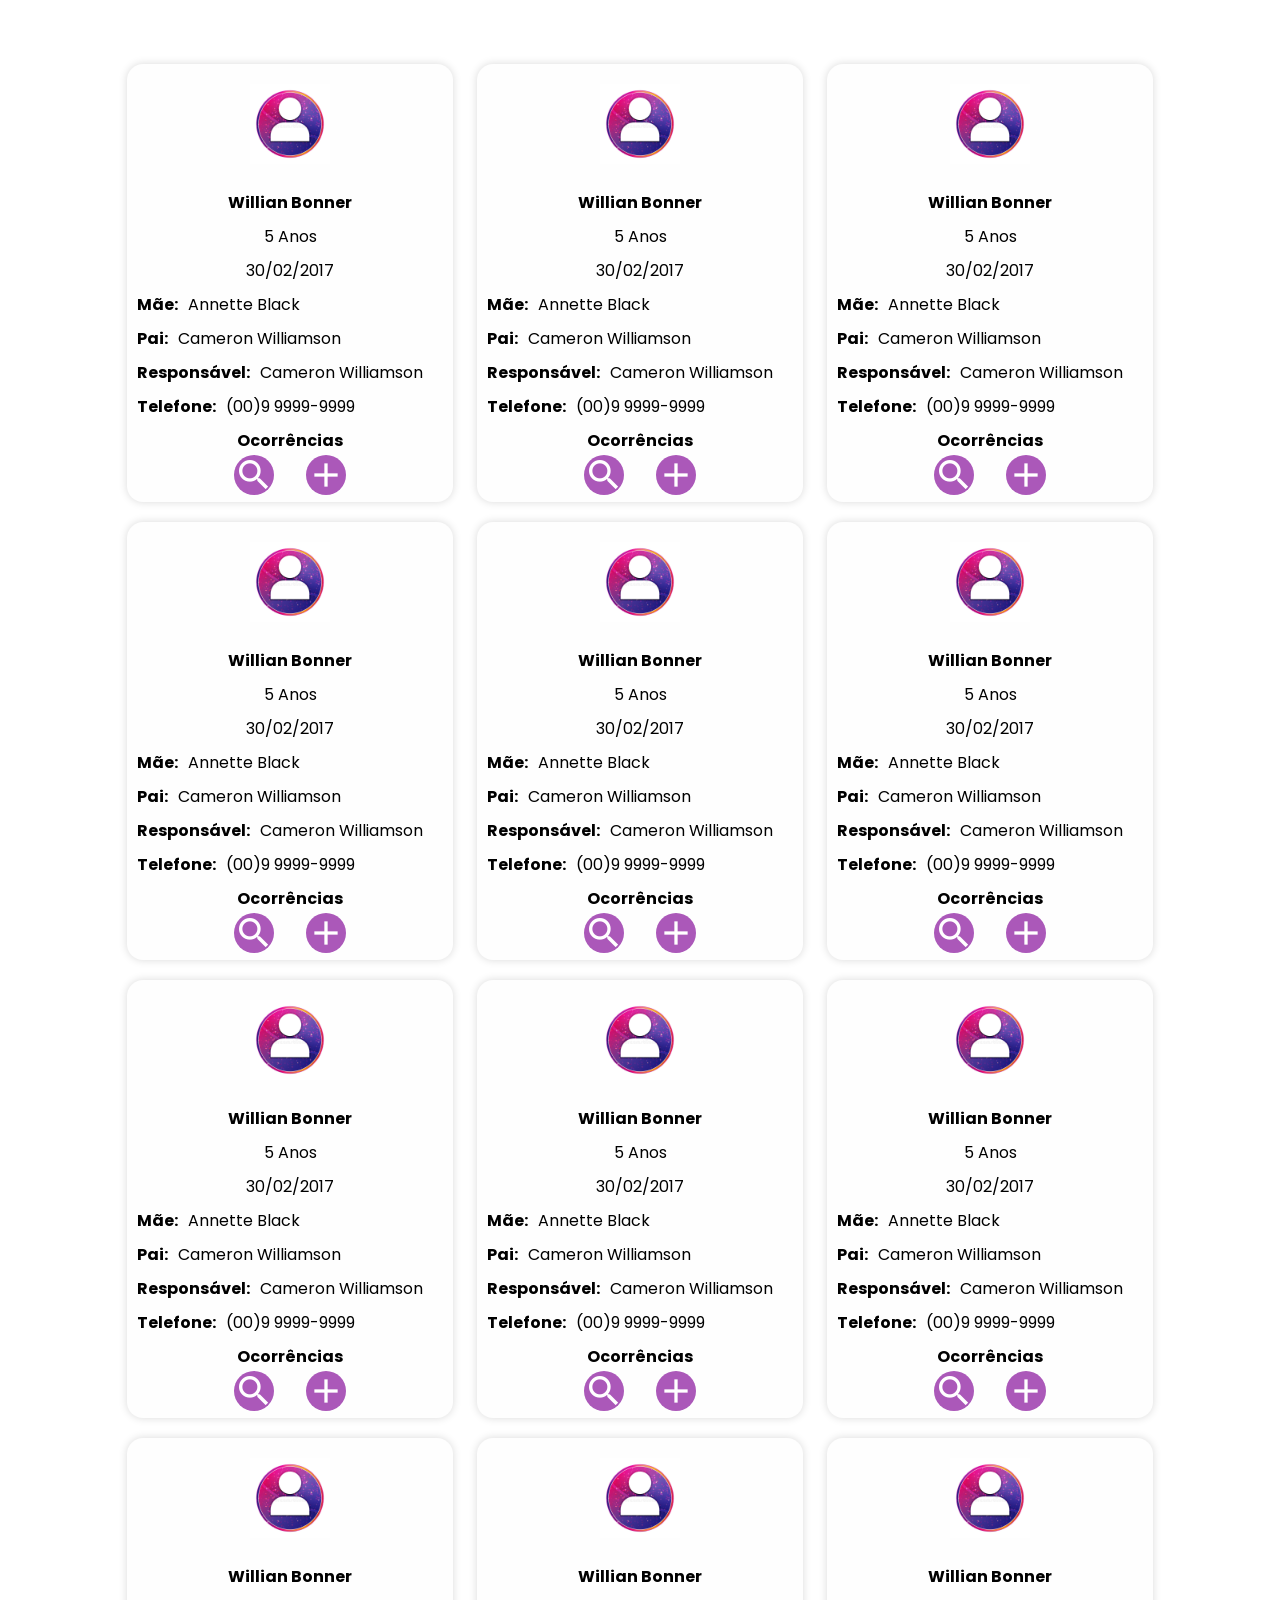
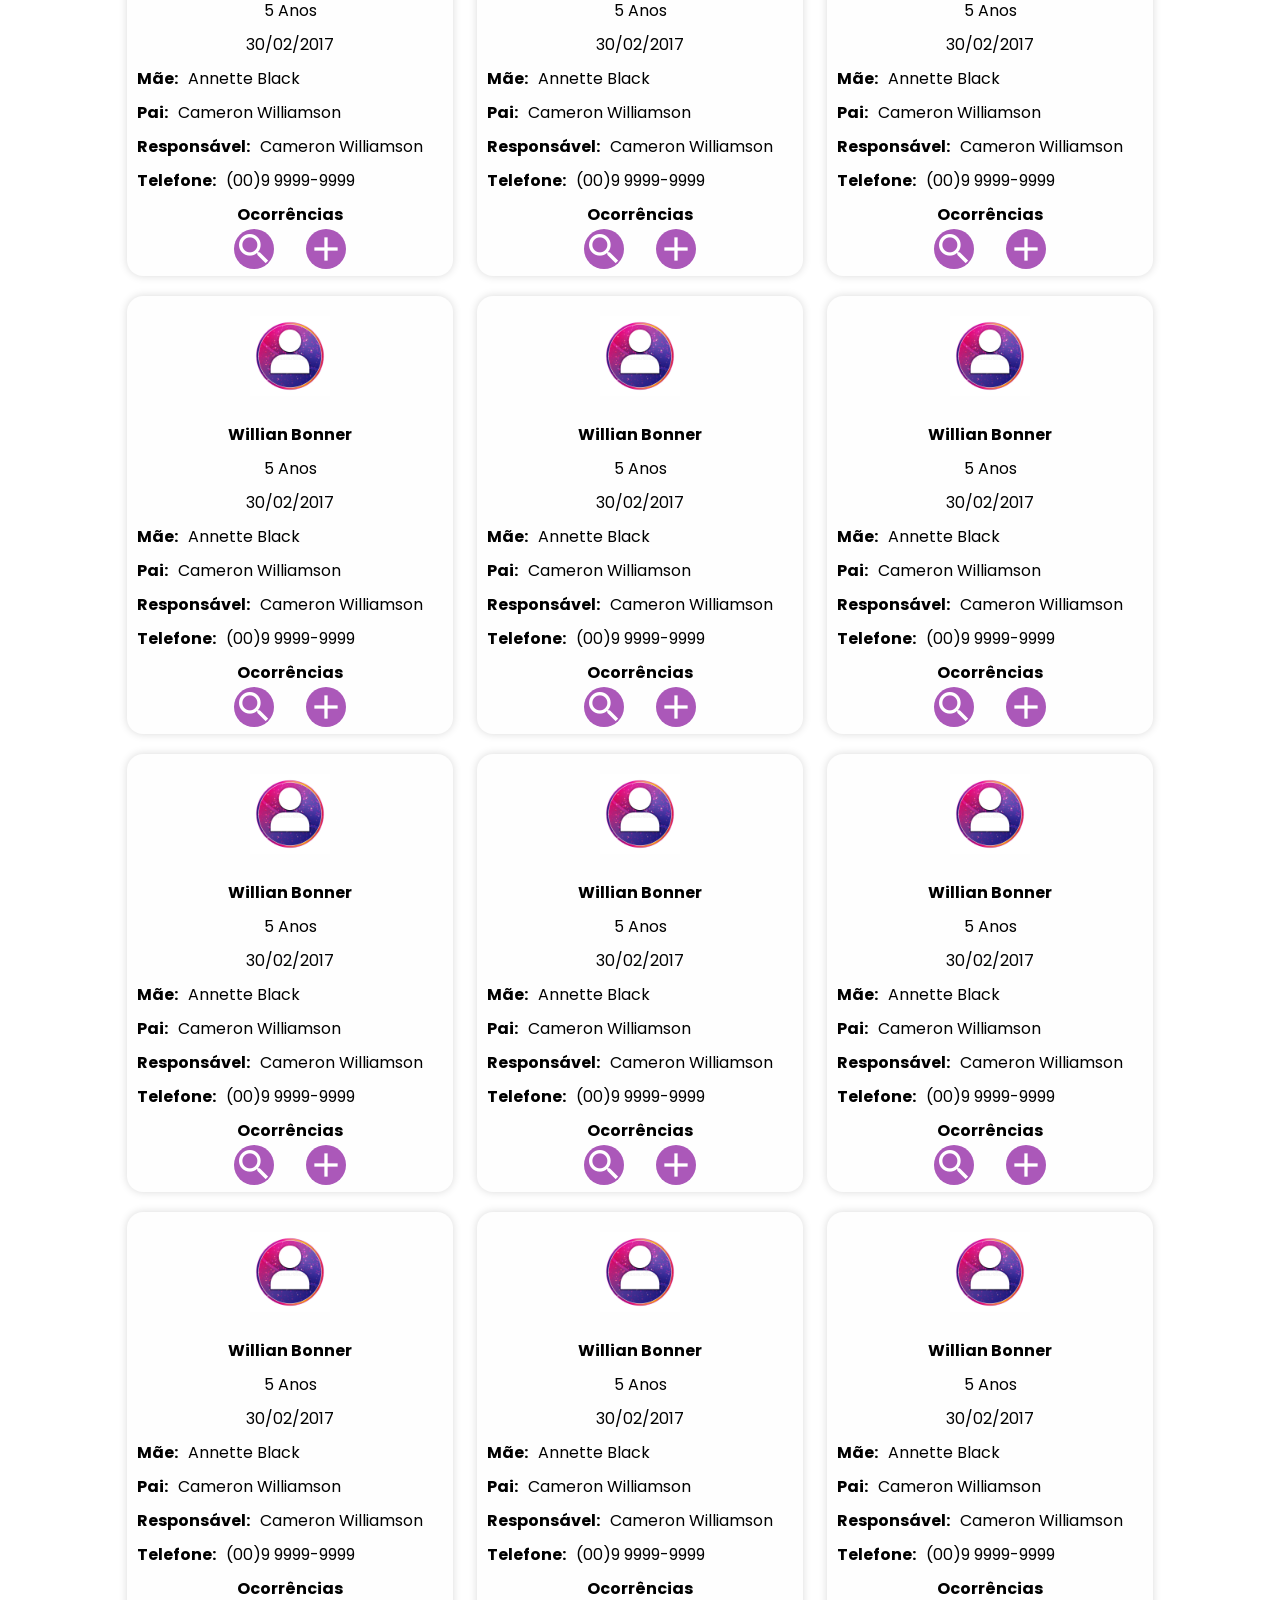
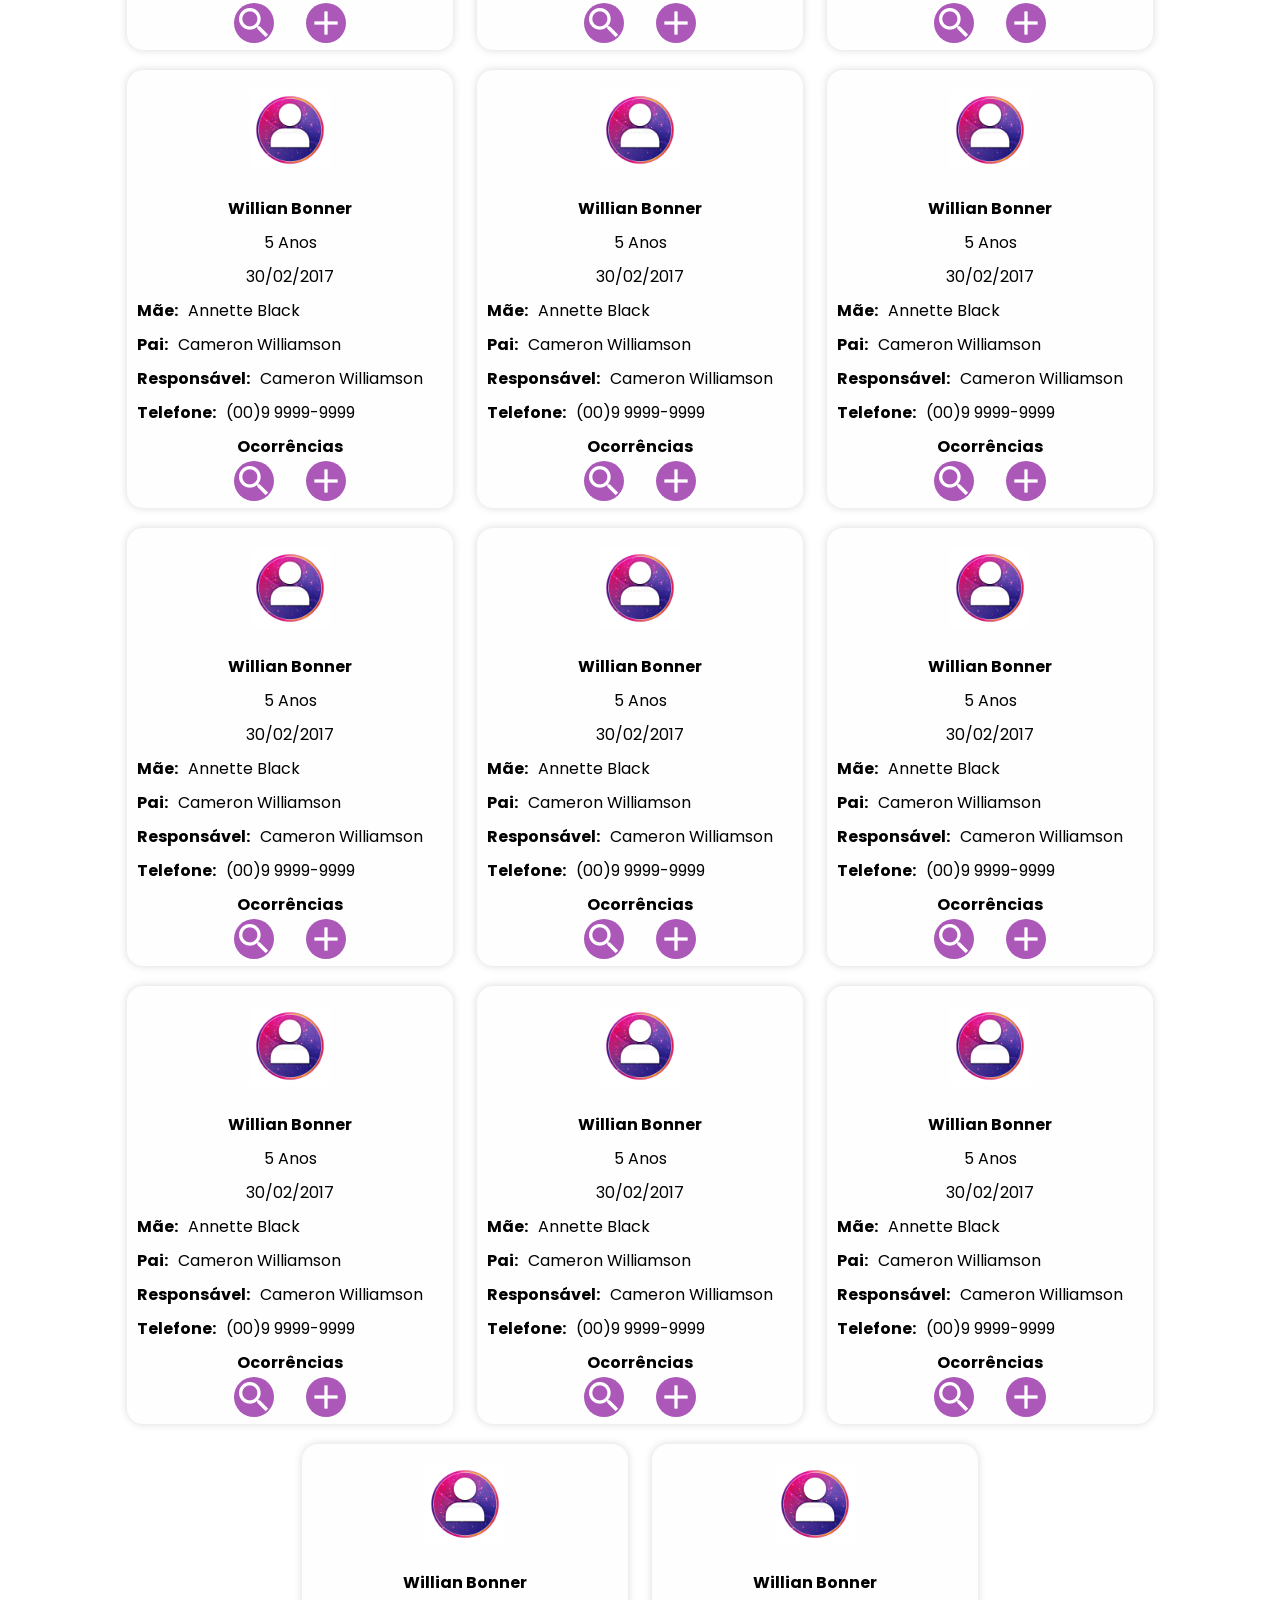
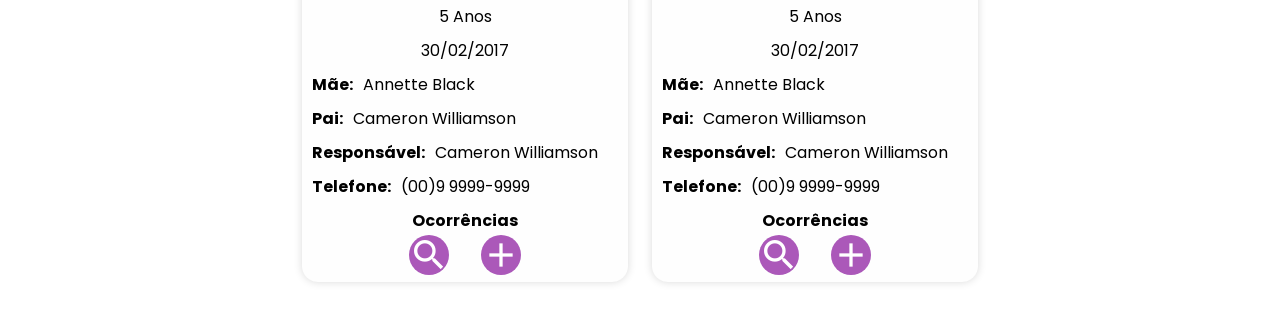
==== class-selection-page/templates/testes/grid-lst/index.html @ 28e64fd2 "initial commit" ====
<!DOCTYPE html>
<html>
<head>
<meta name="viewport" content="width=device-width, initial-scale=1.0, maximum-scale=1, user-scalable=0">
<link rel="stylesheet" href="https://cdnjs.cloudflare.com/ajax/libs/font-awesome/4.7.0/css/font-awesome.min.css">
<link rel="stylesheet" href="style.css">
<link href="https://fonts.googleapis.com/icon?family=Material+Icons" rel="stylesheet">
<script src="script.js"></script>
</head>
    <body>
        <div id="btnContainer">
            <button class="btn grid" onclick="gridView()"><i class="fa fa-th-large"></i> Grade</button>
            <button class="btn list" onclick="listView()"><i class="fa fa-bars"></i> Lista</button> 
        
        </div>
        <br>
        <div class="container-fluid">
            <div class="row">
                <div class="column col-3">
                    <div>
                        <input id="file" type="file" onchange="loadFile(event)"/>
                        <label class="-label" for="file">
                            <img src="profile.jpg" id="output"/>
                        </label>
                    </div>
                    <p id="nome">Willian Bonner</p>
                    <p id="idade">5 Anos</p>
                    <p id="dataNascimento">30/02/2017</p>
                    
                    <div id="mae">Mãe:<span style="font-weight: normal;">Annette Black</span></div>
                    <p></p>
                    <div id="pai">Pai:<span style="font-weight: normal;">Cameron Williamson</span></div>
                    <p></p>
                    <div id="responsavel">Responsável:<span style="font-weight: normal;">Cameron Williamson</span></div>
                    <p></p>
                    <div id="tel">Telefone:<span style="font-weight: normal;">(00)9 9999-9999</span></div>
                    <p></p>
                    <label id="ocorrencia" style="font-weight: bold">Ocorrências</label>
                    <p></p>
                    <span id="search" class="material-icons-outlined">search</span>&nbsp &nbsp<span id="adicionar" class="material-icons-outlined">add</span>
                    
                </div>
                <div class="column col-3">
                    <div>
                        <input id="file" type="file" onchange="loadFile(event)"/>
                        <label class="-label" for="file">
                            <img src="profile.jpg" id="output"/>
                        </label>
                    </div>
                    <p id="nome">Willian Bonner</p>
                    <p id="idade">5 Anos</p>
                    <p id="dataNascimento">30/02/2017</p>
                    
                    <div id="mae">Mãe:<span style="font-weight: normal;">Annette Black</span></div>
                    <p></p>
                    <div id="pai">Pai:<span style="font-weight: normal;">Cameron Williamson</span></div>
                    <p></p>
                    <div id="responsavel">Responsável:<span style="font-weight: normal;">Cameron Williamson</span></div>
                    <p></p>
                    <div id="tel">Telefone:<span style="font-weight: normal;">(00)9 9999-9999</span></div>
                    <p></p>
                    <label id="ocorrencia" style="font-weight: bold">Ocorrências</label>
                    <p></p>
                    <span id="search" class="material-icons-outlined">search</span>&nbsp &nbsp<span id="adicionar" class="material-icons-outlined">add</span>
                    
                </div>
                <div class="column col-3">
                    <div>
                        <input id="file" type="file" onchange="loadFile(event)"/>
                        <label class="-label" for="file">
                            <img src="profile.jpg" id="output"/>
                        </label>
                    </div>
                    <p id="nome">Willian Bonner</p>
                    <p id="idade">5 Anos</p>
                    <p id="dataNascimento">30/02/2017</p>
                    
                    <div id="mae">Mãe:<span style="font-weight: normal;">Annette Black</span></div>
                    <p></p>
                    <div id="pai">Pai:<span style="font-weight: normal;">Cameron Williamson</span></div>
                    <p></p>
                    <div id="responsavel">Responsável:<span style="font-weight: normal;">Cameron Williamson</span></div>
                    <p></p>
                    <div id="tel">Telefone:<span style="font-weight: normal;">(00)9 9999-9999</span></div>
                    <p></p>
                    <label id="ocorrencia" style="font-weight: bold">Ocorrências</label>
                    <p></p>
                    <span id="search" class="material-icons-outlined">search</span>&nbsp &nbsp<span id="adicionar" class="material-icons-outlined">add</span>
                    
                </div>
                <div class="column col-3">
                    <div>
                        <input id="file" type="file" onchange="loadFile(event)"/>
                        <label class="-label" for="file">
                            <img src="profile.jpg" id="output"/>
                        </label>
                    </div>
                    <p id="nome">Willian Bonner</p>
                    <p id="idade">5 Anos</p>
                    <p id="dataNascimento">30/02/2017</p>
                    
                    <div id="mae">Mãe:<span style="font-weight: normal;">Annette Black</span></div>
                    <p></p>
                    <div id="pai">Pai:<span style="font-weight: normal;">Cameron Williamson</span></div>
                    <p></p>
                    <div id="responsavel">Responsável:<span style="font-weight: normal;">Cameron Williamson</span></div>
                    <p></p>
                    <div id="tel">Telefone:<span style="font-weight: normal;">(00)9 9999-9999</span></div>
                    <p></p>
                    <label id="ocorrencia" style="font-weight: bold">Ocorrências</label>
                    <p></p>
                    <span id="search" class="material-icons-outlined">search</span>&nbsp &nbsp<span id="adicionar" class="material-icons-outlined">add</span>
                    
                </div>
                <div class="column col-3">
                    <div>
                        <input id="file" type="file" onchange="loadFile(event)"/>
                        <label class="-label" for="file">
                            <img src="profile.jpg" id="output"/>
                        </label>
                    </div>
                    <p id="nome">Willian Bonner</p>
                    <p id="idade">5 Anos</p>
                    <p id="dataNascimento">30/02/2017</p>
                    
                    <div id="mae">Mãe:<span style="font-weight: normal;">Annette Black</span></div>
                    <p></p>
                    <div id="pai">Pai:<span style="font-weight: normal;">Cameron Williamson</span></div>
                    <p></p>
                    <div id="responsavel">Responsável:<span style="font-weight: normal;">Cameron Williamson</span></div>
                    <p></p>
                    <div id="tel">Telefone:<span style="font-weight: normal;">(00)9 9999-9999</span></div>
                    <p></p>
                    <label id="ocorrencia" style="font-weight: bold">Ocorrências</label>
                    <p></p>
                    <span id="search" class="material-icons-outlined">search</span>&nbsp &nbsp<span id="adicionar" class="material-icons-outlined">add</span>
                    
                </div>
                <div class="column col-3">
                    <div>
                        <input id="file" type="file" onchange="loadFile(event)"/>
                        <label class="-label" for="file">
                            <img src="profile.jpg" id="output"/>
                        </label>
                    </div>
                    <p id="nome">Willian Bonner</p>
                    <p id="idade">5 Anos</p>
                    <p id="dataNascimento">30/02/2017</p>
                    
                    <div id="mae">Mãe:<span style="font-weight: normal;">Annette Black</span></div>
                    <p></p>
                    <div id="pai">Pai:<span style="font-weight: normal;">Cameron Williamson</span></div>
                    <p></p>
                    <div id="responsavel">Responsável:<span style="font-weight: normal;">Cameron Williamson</span></div>
                    <p></p>
                    <div id="tel">Telefone:<span style="font-weight: normal;">(00)9 9999-9999</span></div>
                    <p></p>
                    <label id="ocorrencia" style="font-weight: bold">Ocorrências</label>
                    <p></p>
                    <span id="search" class="material-icons-outlined">search</span>&nbsp &nbsp<span id="adicionar" class="material-icons-outlined">add</span>
                    
                </div>
                <div class="column col-3">
                    <div>
                        <input id="file" type="file" onchange="loadFile(event)"/>
                        <label class="-label" for="file">
                            <img src="profile.jpg" id="output"/>
                        </label>
                    </div>
                    <p id="nome">Willian Bonner</p>
                    <p id="idade">5 Anos</p>
                    <p id="dataNascimento">30/02/2017</p>
                    
                    <div id="mae">Mãe:<span style="font-weight: normal;">Annette Black</span></div>
                    <p></p>
                    <div id="pai">Pai:<span style="font-weight: normal;">Cameron Williamson</span></div>
                    <p></p>
                    <div id="responsavel">Responsável:<span style="font-weight: normal;">Cameron Williamson</span></div>
                    <p></p>
                    <div id="tel">Telefone:<span style="font-weight: normal;">(00)9 9999-9999</span></div>
                    <p></p>
                    <label id="ocorrencia" style="font-weight: bold">Ocorrências</label>
                    <p></p>
                    <span id="search" class="material-icons-outlined">search</span>&nbsp &nbsp<span id="adicionar" class="material-icons-outlined">add</span>
                    
                </div>
                <div class="column col-3">
                    <div>
                        <input id="file" type="file" onchange="loadFile(event)"/>
                        <label class="-label" for="file">
                            <img src="profile.jpg" id="output"/>
                        </label>
                    </div>
                    <p id="nome">Willian Bonner</p>
                    <p id="idade">5 Anos</p>
                    <p id="dataNascimento">30/02/2017</p>
                    
                    <div id="mae">Mãe:<span style="font-weight: normal;">Annette Black</span></div>
                    <p></p>
                    <div id="pai">Pai:<span style="font-weight: normal;">Cameron Williamson</span></div>
                    <p></p>
                    <div id="responsavel">Responsável:<span style="font-weight: normal;">Cameron Williamson</span></div>
                    <p></p>
                    <div id="tel">Telefone:<span style="font-weight: normal;">(00)9 9999-9999</span></div>
                    <p></p>
                    <label id="ocorrencia" style="font-weight: bold">Ocorrências</label>
                    <p></p>
                    <span id="search" class="material-icons-outlined">search</span>&nbsp &nbsp<span id="adicionar" class="material-icons-outlined">add</span>
                    
                </div>
                <div class="column col-3">
                    <div>
                        <input id="file" type="file" onchange="loadFile(event)"/>
                        <label class="-label" for="file">
                            <img src="profile.jpg" id="output"/>
                        </label>
                    </div>
                    <p id="nome">Willian Bonner</p>
                    <p id="idade">5 Anos</p>
                    <p id="dataNascimento">30/02/2017</p>
                    
                    <div id="mae">Mãe:<span style="font-weight: normal;">Annette Black</span></div>
                    <p></p>
                    <div id="pai">Pai:<span style="font-weight: normal;">Cameron Williamson</span></div>
                    <p></p>
                    <div id="responsavel">Responsável:<span style="font-weight: normal;">Cameron Williamson</span></div>
                    <p></p>
                    <div id="tel">Telefone:<span style="font-weight: normal;">(00)9 9999-9999</span></div>
                    <p></p>
                    <label id="ocorrencia" style="font-weight: bold">Ocorrências</label>
                    <p></p>
                    <span id="search" class="material-icons-outlined">search</span>&nbsp &nbsp<span id="adicionar" class="material-icons-outlined">add</span>
                    
                </div>
                <div class="column col-3">
                    <div>
                        <input id="file" type="file" onchange="loadFile(event)"/>
                        <label class="-label" for="file">
                            <img src="profile.jpg" id="output"/>
                        </label>
                    </div>
                    <p id="nome">Willian Bonner</p>
                    <p id="idade">5 Anos</p>
                    <p id="dataNascimento">30/02/2017</p>
                    
                    <div id="mae">Mãe:<span style="font-weight: normal;">Annette Black</span></div>
                    <p></p>
                    <div id="pai">Pai:<span style="font-weight: normal;">Cameron Williamson</span></div>
                    <p></p>
                    <div id="responsavel">Responsável:<span style="font-weight: normal;">Cameron Williamson</span></div>
                    <p></p>
                    <div id="tel">Telefone:<span style="font-weight: normal;">(00)9 9999-9999</span></div>
                    <p></p>
                    <label id="ocorrencia" style="font-weight: bold">Ocorrências</label>
                    <p></p>
                    <span id="search" class="material-icons-outlined">search</span>&nbsp &nbsp<span id="adicionar" class="material-icons-outlined">add</span>
                    
                </div>
                <div class="column col-3">
                    <div>
                        <input id="file" type="file" onchange="loadFile(event)"/>
                        <label class="-label" for="file">
                            <img src="profile.jpg" id="output"/>
                        </label>
                    </div>
                    <p id="nome">Willian Bonner</p>
                    <p id="idade">5 Anos</p>
                    <p id="dataNascimento">30/02/2017</p>
                    
                    <div id="mae">Mãe:<span style="font-weight: normal;">Annette Black</span></div>
                    <p></p>
                    <div id="pai">Pai:<span style="font-weight: normal;">Cameron Williamson</span></div>
                    <p></p>
                    <div id="responsavel">Responsável:<span style="font-weight: normal;">Cameron Williamson</span></div>
                    <p></p>
                    <div id="tel">Telefone:<span style="font-weight: normal;">(00)9 9999-9999</span></div>
                    <p></p>
                    <label id="ocorrencia" style="font-weight: bold">Ocorrências</label>
                    <p></p>
                    <span id="search" class="material-icons-outlined">search</span>&nbsp &nbsp<span id="adicionar" class="material-icons-outlined">add</span>
                    
                </div>
                <div class="column col-3">
                    <div>
                        <input id="file" type="file" onchange="loadFile(event)"/>
                        <label class="-label" for="file">
                            <img src="profile.jpg" id="output"/>
                        </label>
                    </div>
                    <p id="nome">Willian Bonner</p>
                    <p id="idade">5 Anos</p>
                    <p id="dataNascimento">30/02/2017</p>
                    
                    <div id="mae">Mãe:<span style="font-weight: normal;">Annette Black</span></div>
                    <p></p>
                    <div id="pai">Pai:<span style="font-weight: normal;">Cameron Williamson</span></div>
                    <p></p>
                    <div id="responsavel">Responsável:<span style="font-weight: normal;">Cameron Williamson</span></div>
                    <p></p>
                    <div id="tel">Telefone:<span style="font-weight: normal;">(00)9 9999-9999</span></div>
                    <p></p>
                    <label id="ocorrencia" style="font-weight: bold">Ocorrências</label>
                    <p></p>
                    <span id="search" class="material-icons-outlined">search</span>&nbsp &nbsp<span id="adicionar" class="material-icons-outlined">add</span>
                    
                </div>
                <div class="column col-3">
                    <div>
                        <input id="file" type="file" onchange="loadFile(event)"/>
                        <label class="-label" for="file">
                            <img src="profile.jpg" id="output"/>
                        </label>
                    </div>
                    <p id="nome">Willian Bonner</p>
                    <p id="idade">5 Anos</p>
                    <p id="dataNascimento">30/02/2017</p>
                    
                    <div id="mae">Mãe:<span style="font-weight: normal;">Annette Black</span></div>
                    <p></p>
                    <div id="pai">Pai:<span style="font-weight: normal;">Cameron Williamson</span></div>
                    <p></p>
                    <div id="responsavel">Responsável:<span style="font-weight: normal;">Cameron Williamson</span></div>
                    <p></p>
                    <div id="tel">Telefone:<span style="font-weight: normal;">(00)9 9999-9999</span></div>
                    <p></p>
                    <label id="ocorrencia" style="font-weight: bold">Ocorrências</label>
                    <p></p>
                    <span id="search" class="material-icons-outlined">search</span>&nbsp &nbsp<span id="adicionar" class="material-icons-outlined">add</span>
                    
                </div>
                <div class="column col-3">
                    <div>
                        <input id="file" type="file" onchange="loadFile(event)"/>
                        <label class="-label" for="file">
                            <img src="profile.jpg" id="output"/>
                        </label>
                    </div>
                    <p id="nome">Willian Bonner</p>
                    <p id="idade">5 Anos</p>
                    <p id="dataNascimento">30/02/2017</p>
                    
                    <div id="mae">Mãe:<span style="font-weight: normal;">Annette Black</span></div>
                    <p></p>
                    <div id="pai">Pai:<span style="font-weight: normal;">Cameron Williamson</span></div>
                    <p></p>
                    <div id="responsavel">Responsável:<span style="font-weight: normal;">Cameron Williamson</span></div>
                    <p></p>
                    <div id="tel">Telefone:<span style="font-weight: normal;">(00)9 9999-9999</span></div>
                    <p></p>
                    <label id="ocorrencia" style="font-weight: bold">Ocorrências</label>
                    <p></p>
                    <span id="search" class="material-icons-outlined">search</span>&nbsp &nbsp<span id="adicionar" class="material-icons-outlined">add</span>
                    
                </div>
                <div class="column col-3">
                    <div>
                        <input id="file" type="file" onchange="loadFile(event)"/>
                        <label class="-label" for="file">
                            <img src="profile.jpg" id="output"/>
                        </label>
                    </div>
                    <p id="nome">Willian Bonner</p>
                    <p id="idade">5 Anos</p>
                    <p id="dataNascimento">30/02/2017</p>
                    
                    <div id="mae">Mãe:<span style="font-weight: normal;">Annette Black</span></div>
                    <p></p>
                    <div id="pai">Pai:<span style="font-weight: normal;">Cameron Williamson</span></div>
                    <p></p>
                    <div id="responsavel">Responsável:<span style="font-weight: normal;">Cameron Williamson</span></div>
                    <p></p>
                    <div id="tel">Telefone:<span style="font-weight: normal;">(00)9 9999-9999</span></div>
                    <p></p>
                    <label id="ocorrencia" style="font-weight: bold">Ocorrências</label>
                    <p></p>
                    <span id="search" class="material-icons-outlined">search</span>&nbsp &nbsp<span id="adicionar" class="material-icons-outlined">add</span>
                    
                </div>
                <div class="column col-3">
                    <div>
                        <input id="file" type="file" onchange="loadFile(event)"/>
                        <label class="-label" for="file">
                            <img src="profile.jpg" id="output"/>
                        </label>
                    </div>
                    <p id="nome">Willian Bonner</p>
                    <p id="idade">5 Anos</p>
                    <p id="dataNascimento">30/02/2017</p>
                    
                    <div id="mae">Mãe:<span style="font-weight: normal;">Annette Black</span></div>
                    <p></p>
                    <div id="pai">Pai:<span style="font-weight: normal;">Cameron Williamson</span></div>
                    <p></p>
                    <div id="responsavel">Responsável:<span style="font-weight: normal;">Cameron Williamson</span></div>
                    <p></p>
                    <div id="tel">Telefone:<span style="font-weight: normal;">(00)9 9999-9999</span></div>
                    <p></p>
                    <label id="ocorrencia" style="font-weight: bold">Ocorrências</label>
                    <p></p>
                    <span id="search" class="material-icons-outlined">search</span>&nbsp &nbsp<span id="adicionar" class="material-icons-outlined">add</span>
                    
                </div>
                <div class="column col-3">
                    <div>
                        <input id="file" type="file" onchange="loadFile(event)"/>
                        <label class="-label" for="file">
                            <img src="profile.jpg" id="output"/>
                        </label>
                    </div>
                    <p id="nome">Willian Bonner</p>
                    <p id="idade">5 Anos</p>
                    <p id="dataNascimento">30/02/2017</p>
                    
                    <div id="mae">Mãe:<span style="font-weight: normal;">Annette Black</span></div>
                    <p></p>
                    <div id="pai">Pai:<span style="font-weight: normal;">Cameron Williamson</span></div>
                    <p></p>
                    <div id="responsavel">Responsável:<span style="font-weight: normal;">Cameron Williamson</span></div>
                    <p></p>
                    <div id="tel">Telefone:<span style="font-weight: normal;">(00)9 9999-9999</span></div>
                    <p></p>
                    <label id="ocorrencia" style="font-weight: bold">Ocorrências</label>
                    <p></p>
                    <span id="search" class="material-icons-outlined">search</span>&nbsp &nbsp<span id="adicionar" class="material-icons-outlined">add</span>
                    
                </div>
                <div class="column col-3">
                    <div>
                        <input id="file" type="file" onchange="loadFile(event)"/>
                        <label class="-label" for="file">
                            <img src="profile.jpg" id="output"/>
                        </label>
                    </div>
                    <p id="nome">Willian Bonner</p>
                    <p id="idade">5 Anos</p>
                    <p id="dataNascimento">30/02/2017</p>
                    
                    <div id="mae">Mãe:<span style="font-weight: normal;">Annette Black</span></div>
                    <p></p>
                    <div id="pai">Pai:<span style="font-weight: normal;">Cameron Williamson</span></div>
                    <p></p>
                    <div id="responsavel">Responsável:<span style="font-weight: normal;">Cameron Williamson</span></div>
                    <p></p>
                    <div id="tel">Telefone:<span style="font-weight: normal;">(00)9 9999-9999</span></div>
                    <p></p>
                    <label id="ocorrencia" style="font-weight: bold">Ocorrências</label>
                    <p></p>
                    <span id="search" class="material-icons-outlined">search</span>&nbsp &nbsp<span id="adicionar" class="material-icons-outlined">add</span>
                    
                </div>
                <div class="column col-3">
                    <div>
                        <input id="file" type="file" onchange="loadFile(event)"/>
                        <label class="-label" for="file">
                            <img src="profile.jpg" id="output"/>
                        </label>
                    </div>
                    <p id="nome">Willian Bonner</p>
                    <p id="idade">5 Anos</p>
                    <p id="dataNascimento">30/02/2017</p>
                    
                    <div id="mae">Mãe:<span style="font-weight: normal;">Annette Black</span></div>
                    <p></p>
                    <div id="pai">Pai:<span style="font-weight: normal;">Cameron Williamson</span></div>
                    <p></p>
                    <div id="responsavel">Responsável:<span style="font-weight: normal;">Cameron Williamson</span></div>
                    <p></p>
                    <div id="tel">Telefone:<span style="font-weight: normal;">(00)9 9999-9999</span></div>
                    <p></p>
                    <label id="ocorrencia" style="font-weight: bold">Ocorrências</label>
                    <p></p>
                    <span id="search" class="material-icons-outlined">search</span>&nbsp &nbsp<span id="adicionar" class="material-icons-outlined">add</span>
                    
                </div>
                <div class="column col-3">
                    <div>
                        <input id="file" type="file" onchange="loadFile(event)"/>
                        <label class="-label" for="file">
                            <img src="profile.jpg" id="output"/>
                        </label>
                    </div>
                    <p id="nome">Willian Bonner</p>
                    <p id="idade">5 Anos</p>
                    <p id="dataNascimento">30/02/2017</p>
                    
                    <div id="mae">Mãe:<span style="font-weight: normal;">Annette Black</span></div>
                    <p></p>
                    <div id="pai">Pai:<span style="font-weight: normal;">Cameron Williamson</span></div>
                    <p></p>
                    <div id="responsavel">Responsável:<span style="font-weight: normal;">Cameron Williamson</span></div>
                    <p></p>
                    <div id="tel">Telefone:<span style="font-weight: normal;">(00)9 9999-9999</span></div>
                    <p></p>
                    <label id="ocorrencia" style="font-weight: bold">Ocorrências</label>
                    <p></p>
                    <span id="search" class="material-icons-outlined">search</span>&nbsp &nbsp<span id="adicionar" class="material-icons-outlined">add</span>
                    
                </div>
                <div class="column col-3">
                    <div>
                        <input id="file" type="file" onchange="loadFile(event)"/>
                        <label class="-label" for="file">
                            <img src="profile.jpg" id="output"/>
                        </label>
                    </div>
                    <p id="nome">Willian Bonner</p>
                    <p id="idade">5 Anos</p>
                    <p id="dataNascimento">30/02/2017</p>
                    
                    <div id="mae">Mãe:<span style="font-weight: normal;">Annette Black</span></div>
                    <p></p>
                    <div id="pai">Pai:<span style="font-weight: normal;">Cameron Williamson</span></div>
                    <p></p>
                    <div id="responsavel">Responsável:<span style="font-weight: normal;">Cameron Williamson</span></div>
                    <p></p>
                    <div id="tel">Telefone:<span style="font-weight: normal;">(00)9 9999-9999</span></div>
                    <p></p>
                    <label id="ocorrencia" style="font-weight: bold">Ocorrências</label>
                    <p></p>
                    <span id="search" class="material-icons-outlined">search</span>&nbsp &nbsp<span id="adicionar" class="material-icons-outlined">add</span>
                    
                </div>
                <div class="column col-3">
                    <div>
                        <input id="file" type="file" onchange="loadFile(event)"/>
                        <label class="-label" for="file">
                            <img src="profile.jpg" id="output"/>
                        </label>
                    </div>
                    <p id="nome">Willian Bonner</p>
                    <p id="idade">5 Anos</p>
                    <p id="dataNascimento">30/02/2017</p>
                    
                    <div id="mae">Mãe:<span style="font-weight: normal;">Annette Black</span></div>
                    <p></p>
                    <div id="pai">Pai:<span style="font-weight: normal;">Cameron Williamson</span></div>
                    <p></p>
                    <div id="responsavel">Responsável:<span style="font-weight: normal;">Cameron Williamson</span></div>
                    <p></p>
                    <div id="tel">Telefone:<span style="font-weight: normal;">(00)9 9999-9999</span></div>
                    <p></p>
                    <label id="ocorrencia" style="font-weight: bold">Ocorrências</label>
                    <p></p>
                    <span id="search" class="material-icons-outlined">search</span>&nbsp &nbsp<span id="adicionar" class="material-icons-outlined">add</span>
                    
                </div>
                <div class="column col-3">
                    <div>
                        <input id="file" type="file" onchange="loadFile(event)"/>
                        <label class="-label" for="file">
                            <img src="profile.jpg" id="output"/>
                        </label>
                    </div>
                    <p id="nome">Willian Bonner</p>
                    <p id="idade">5 Anos</p>
                    <p id="dataNascimento">30/02/2017</p>
                    
                    <div id="mae">Mãe:<span style="font-weight: normal;">Annette Black</span></div>
                    <p></p>
                    <div id="pai">Pai:<span style="font-weight: normal;">Cameron Williamson</span></div>
                    <p></p>
                    <div id="responsavel">Responsável:<span style="font-weight: normal;">Cameron Williamson</span></div>
                    <p></p>
                    <div id="tel">Telefone:<span style="font-weight: normal;">(00)9 9999-9999</span></div>
                    <p></p>
                    <label id="ocorrencia" style="font-weight: bold">Ocorrências</label>
                    <p></p>
                    <span id="search" class="material-icons-outlined">search</span>&nbsp &nbsp<span id="adicionar" class="material-icons-outlined">add</span>
                    
                </div>
                <div class="column col-3">
                    <div>
                        <input id="file" type="file" onchange="loadFile(event)"/>
                        <label class="-label" for="file">
                            <img src="profile.jpg" id="output"/>
                        </label>
                    </div>
                    <p id="nome">Willian Bonner</p>
                    <p id="idade">5 Anos</p>
                    <p id="dataNascimento">30/02/2017</p>
                    
                    <div id="mae">Mãe:<span style="font-weight: normal;">Annette Black</span></div>
                    <p></p>
                    <div id="pai">Pai:<span style="font-weight: normal;">Cameron Williamson</span></div>
                    <p></p>
                    <div id="responsavel">Responsável:<span style="font-weight: normal;">Cameron Williamson</span></div>
                    <p></p>
                    <div id="tel">Telefone:<span style="font-weight: normal;">(00)9 9999-9999</span></div>
                    <p></p>
                    <label id="ocorrencia" style="font-weight: bold">Ocorrências</label>
                    <p></p>
                    <span id="search" class="material-icons-outlined">search</span>&nbsp &nbsp<span id="adicionar" class="material-icons-outlined">add</span>
                    
                </div>
                <div class="column col-3">
                    <div>
                        <input id="file" type="file" onchange="loadFile(event)"/>
                        <label class="-label" for="file">
                            <img src="profile.jpg" id="output"/>
                        </label>
                    </div>
                    <p id="nome">Willian Bonner</p>
                    <p id="idade">5 Anos</p>
                    <p id="dataNascimento">30/02/2017</p>
                    
                    <div id="mae">Mãe:<span style="font-weight: normal;">Annette Black</span></div>
                    <p></p>
                    <div id="pai">Pai:<span style="font-weight: normal;">Cameron Williamson</span></div>
                    <p></p>
                    <div id="responsavel">Responsável:<span style="font-weight: normal;">Cameron Williamson</span></div>
                    <p></p>
                    <div id="tel">Telefone:<span style="font-weight: normal;">(00)9 9999-9999</span></div>
                    <p></p>
                    <label id="ocorrencia" style="font-weight: bold">Ocorrências</label>
                    <p></p>
                    <span id="search" class="material-icons-outlined">search</span>&nbsp &nbsp<span id="adicionar" class="material-icons-outlined">add</span>
                    
                </div>
                <div class="column col-3">
                    <div>
                        <input id="file" type="file" onchange="loadFile(event)"/>
                        <label class="-label" for="file">
                            <img src="profile.jpg" id="output"/>
                        </label>
                    </div>
                    <p id="nome">Willian Bonner</p>
                    <p id="idade">5 Anos</p>
                    <p id="dataNascimento">30/02/2017</p>
                    
                    <div id="mae">Mãe:<span style="font-weight: normal;">Annette Black</span></div>
                    <p></p>
                    <div id="pai">Pai:<span style="font-weight: normal;">Cameron Williamson</span></div>
                    <p></p>
                    <div id="responsavel">Responsável:<span style="font-weight: normal;">Cameron Williamson</span></div>
                    <p></p>
                    <div id="tel">Telefone:<span style="font-weight: normal;">(00)9 9999-9999</span></div>
                    <p></p>
                    <label id="ocorrencia" style="font-weight: bold">Ocorrências</label>
                    <p></p>
                    <span id="search" class="material-icons-outlined">search</span>&nbsp &nbsp<span id="adicionar" class="material-icons-outlined">add</span>
                    
                </div>
                <div class="column col-3">
                    <div>
                        <input id="file" type="file" onchange="loadFile(event)"/>
                        <label class="-label" for="file">
                            <img src="profile.jpg" id="output"/>
                        </label>
                    </div>
                    <p id="nome">Willian Bonner</p>
                    <p id="idade">5 Anos</p>
                    <p id="dataNascimento">30/02/2017</p>
                    
                    <div id="mae">Mãe:<span style="font-weight: normal;">Annette Black</span></div>
                    <p></p>
                    <div id="pai">Pai:<span style="font-weight: normal;">Cameron Williamson</span></div>
                    <p></p>
                    <div id="responsavel">Responsável:<span style="font-weight: normal;">Cameron Williamson</span></div>
                    <p></p>
                    <div id="tel">Telefone:<span style="font-weight: normal;">(00)9 9999-9999</span></div>
                    <p></p>
                    <label id="ocorrencia" style="font-weight: bold">Ocorrências</label>
                    <p></p>
                    <span id="search" class="material-icons-outlined">search</span>&nbsp &nbsp<span id="adicionar" class="material-icons-outlined">add</span>
                    
                </div>
                <div class="column col-3">
                    <div>
                        <input id="file" type="file" onchange="loadFile(event)"/>
                        <label class="-label" for="file">
                            <img src="profile.jpg" id="output"/>
                        </label>
                    </div>
                    <p id="nome">Willian Bonner</p>
                    <p id="idade">5 Anos</p>
                    <p id="dataNascimento">30/02/2017</p>
                    
                    <div id="mae">Mãe:<span style="font-weight: normal;">Annette Black</span></div>
                    <p></p>
                    <div id="pai">Pai:<span style="font-weight: normal;">Cameron Williamson</span></div>
                    <p></p>
                    <div id="responsavel">Responsável:<span style="font-weight: normal;">Cameron Williamson</span></div>
                    <p></p>
                    <div id="tel">Telefone:<span style="font-weight: normal;">(00)9 9999-9999</span></div>
                    <p></p>
                    <label id="ocorrencia" style="font-weight: bold">Ocorrências</label>
                    <p></p>
                    <span id="search" class="material-icons-outlined">search</span>&nbsp &nbsp<span id="adicionar" class="material-icons-outlined">add</span>
                    
                </div>
                <div class="column col-3">
                    <div>
                        <input id="file" type="file" onchange="loadFile(event)"/>
                        <label class="-label" for="file">
                            <img src="profile.jpg" id="output"/>
                        </label>
                    </div>
                    <p id="nome">Willian Bonner</p>
                    <p id="idade">5 Anos</p>
                    <p id="dataNascimento">30/02/2017</p>
                    
                    <div id="mae">Mãe:<span style="font-weight: normal;">Annette Black</span></div>
                    <p></p>
                    <div id="pai">Pai:<span style="font-weight: normal;">Cameron Williamson</span></div>
                    <p></p>
                    <div id="responsavel">Responsável:<span style="font-weight: normal;">Cameron Williamson</span></div>
                    <p></p>
                    <div id="tel">Telefone:<span style="font-weight: normal;">(00)9 9999-9999</span></div>
                    <p></p>
                    <label id="ocorrencia" style="font-weight: bold">Ocorrências</label>
                    <p></p>
                    <span id="search" class="material-icons-outlined">search</span>&nbsp &nbsp<span id="adicionar" class="material-icons-outlined">add</span>
                    
                </div>
                <div class="column col-3">
                    <div>
                        <input id="file" type="file" onchange="loadFile(event)"/>
                        <label class="-label" for="file">
                            <img src="profile.jpg" id="output"/>
                        </label>
                    </div>
                    <p id="nome">Willian Bonner</p>
                    <p id="idade">5 Anos</p>
                    <p id="dataNascimento">30/02/2017</p>
                    
                    <div id="mae">Mãe:<span style="font-weight: normal;">Annette Black</span></div>
                    <p></p>
                    <div id="pai">Pai:<span style="font-weight: normal;">Cameron Williamson</span></div>
                    <p></p>
                    <div id="responsavel">Responsável:<span style="font-weight: normal;">Cameron Williamson</span></div>
                    <p></p>
                    <div id="tel">Telefone:<span style="font-weight: normal;">(00)9 9999-9999</span></div>
                    <p></p>
                    <label id="ocorrencia" style="font-weight: bold">Ocorrências</label>
                    <p></p>
                    <span id="search" class="material-icons-outlined">search</span>&nbsp &nbsp<span id="adicionar" class="material-icons-outlined">add</span>
                    
                </div>
                <div class="column col-3">
                    <div>
                        <input id="file" type="file" onchange="loadFile(event)"/>
                        <label class="-label" for="file">
                            <img src="profile.jpg" id="output"/>
                        </label>
                    </div>
                    <p id="nome">Willian Bonner</p>
                    <p id="idade">5 Anos</p>
                    <p id="dataNascimento">30/02/2017</p>
                    
                    <div id="mae">Mãe:<span style="font-weight: normal;">Annette Black</span></div>
                    <p></p>
                    <div id="pai">Pai:<span style="font-weight: normal;">Cameron Williamson</span></div>
                    <p></p>
                    <div id="responsavel">Responsável:<span style="font-weight: normal;">Cameron Williamson</span></div>
                    <p></p>
                    <div id="tel">Telefone:<span style="font-weight: normal;">(00)9 9999-9999</span></div>
                    <p></p>
                    <label id="ocorrencia" style="font-weight: bold">Ocorrências</label>
                    <p></p>
                    <span id="search" class="material-icons-outlined">search</span>&nbsp &nbsp<span id="adicionar" class="material-icons-outlined">add</span>
                    
                </div>
                <div class="column col-3">
                    <div>
                        <input id="file" type="file" onchange="loadFile(event)"/>
                        <label class="-label" for="file">
                            <img src="profile.jpg" id="output"/>
                        </label>
                    </div>
                    <p id="nome">Willian Bonner</p>
                    <p id="idade">5 Anos</p>
                    <p id="dataNascimento">30/02/2017</p>
                    
                    <div id="mae">Mãe:<span style="font-weight: normal;">Annette Black</span></div>
                    <p></p>
                    <div id="pai">Pai:<span style="font-weight: normal;">Cameron Williamson</span></div>
                    <p></p>
                    <div id="responsavel">Responsável:<span style="font-weight: normal;">Cameron Williamson</span></div>
                    <p></p>
                    <div id="tel">Telefone:<span style="font-weight: normal;">(00)9 9999-9999</span></div>
                    <p></p>
                    <label id="ocorrencia" style="font-weight: bold">Ocorrências</label>
                    <p></p>
                    <span id="search" class="material-icons-outlined">search</span>&nbsp &nbsp<span id="adicionar" class="material-icons-outlined">add</span>
                    
                </div>
            </div>
        </div>

    </body>
</html>
---- class-selection-page/templates/testes/grid-lst/style.css ----
@import url('https://fonts.googleapis.com/css?family=Poppins:400,700,900');
@import url('https://fonts.googleapis.com/icon?family=Material+Icons');

/* For desktop: */
.col-1 {width: 8%;}
.col-2 {width: 16%;}
.col-3 {width: 326px;}
.col-4 {width: 30%;}
.col-5 {width: 40%;}
.col-6 {width: 50%;}
.col-7 {width: 58%;}
.col-8 {width: 66%;}
.col-9 {width: 75%;}
.col-10 {width: 83%;}
.col-11 {width: 92%;}
.col-12 {width: 100%;}

.grid, .list{
  display: none;
}

@media screen 
  and (device-width: 360px) 
  and (device-height: 640px) 
  and (-webkit-device-pixel-ratio: 2) {
   
}
* {
    box-sizing: border-box;
    margin: 10px 10px 10px 10px;


    font-family: Poppins;
    font-style: normal;
    font-size: 16px;
    line-height: 24px;
  }
  #box {
    background-color: none;
    color: black;
    border-radius: 5px;
    padding: 10px;
    text-align: center;
    background: #FFFFFf;
    box-shadow: 0px 0px 4px rgba(0, 0, 0, 0.15);
    border-radius: 16px;
}
  /*profile picture*/
  #profile_picture{
    height:150px; 
    border-radius: 50%; 
  }
  #resp{
    text-align: left;
  }
  /* Create two equal columns that floats next to each other */
  .row{
    text-align: center;
    margin:0 auto;
    
    
  }
  .column {
    display:inline-block;
    vertical-align: middle;
    float: none;
    text-align: center;
    background: #FEFEFE;
    box-shadow: 0px 0px 8px rgba(0, 0, 0, 0.15);
    border-radius: 16px;
    /*    word-wrap:break-word;   */
  }
  
  /* Clear floats after the columns */
  .row:after {
    content: "";
    display: table;
    clear: both;
  }
  /* Style the buttons */
  .btn {
    border: none;
    outline: none;
    padding: 12px 16px;
    background-color: #f1f1f1;
    cursor: pointer;
    color: #4D228A;
  }
  
  .btn:hover {
    background-color: #ddd;
    color: #6F31AD;
  }
  
  .btn.active {
    background-color: #666;
    color: white;
  }
  .material-icons-outlined{
    font-family: Material Icons;
    font-size: 40px;
    color: #ffffff;
    cursor: pointer;
    border-radius: 50px;
    background-color: #AB58B9;
  }
  .material-icons{
    color: #AB58B9;
    border-radius: 10px;
 
    
  }
  img {
    object-fit: cover;
    width: 80px;
    height: 80px;
    border-radius: 50% solid;
    z-index: 0;
  }
  #file{
    display: none;
  }
  

  /*identificações de campos individualmente*/

  #nome{
    font-weight: bold;
  }
  #mae{
    font-weight: bold;
    text-align: left;
  }
  #pai{
    font-weight: bold;
    text-align: left;
  }
  #responsavel{
    font-weight: bold;
    text-align: left;
  }
  #tel{
    font-weight: bold;
    text-align: left;
  }

  /*++++++++++++++++++++++++++++++++++++*/

  /*box config*/
  #ident_class{
    font-family: Poppins;
    font-style: normal;
    font-weight: 600;
    font-size: 16px;

    /* identical to box height, or 100% */
    color: #AB58B9;
}

#class_cod{
  
    font-family: Poppins;
    font-style: normal;
    font-weight: normal;
    font-size: 8px;
    text-align: justify;
    color: #4F4F4F;
    margin: 10px;
  }
/*student icon, dot and count number*/
#student_icon{
    color: #AB58B9;
    font-size: 20px;
    cursor: pointer;
}
#dot{
    color: #AB58B9;
    font-size: 20px;
  
}
#student_count{

    font-size: 20px;
    color: #AB58B9;

}
/*student icon, dot and count number*/
#class_lock{
        font-family: Material Icons;
        font-style: normal;
        font-weight: normal;
        font-size: 24px;
        line-height: 24px;
        cursor: pointer;
        
        color: #AB58B9;
}
#cont_div{
  text-align:end;
  margin: 1% 0% 0% 0%;
  
}
*{
  text-decoration: none;
}
#progress_bar_tittle{
  font-family: Poppins;
  font-style: normal;
  font-weight: 600;
  font-size: 8px;
  /* identical to box height, or 100% */
  align-items: left;

  color: #4F4F4F;
}
.progress-bar{
  width: 50%;
}
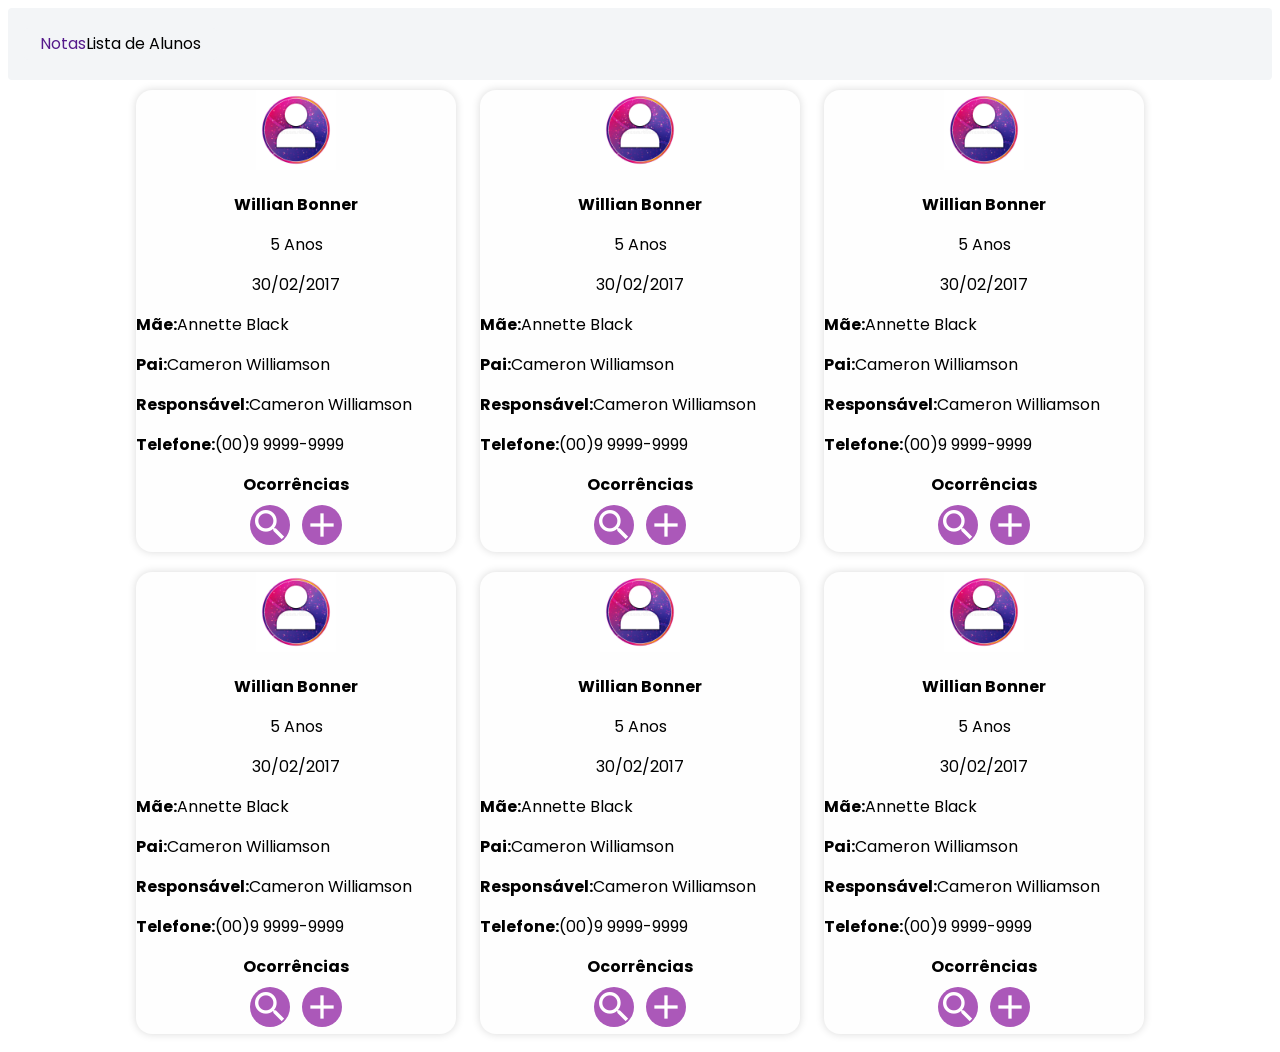
==== commit 7ed302cb: "correcao de responsividade" ====
--- a/class-selection-page/templates/testes/grid-lst/index.html
+++ b/class-selection-page/templates/testes/grid-lst/index.html
@@ -1,21 +1,47 @@
 <!DOCTYPE html>
 <html>
-<head>
-<meta name="viewport" content="width=device-width, initial-scale=1.0, maximum-scale=1, user-scalable=0">
-<link rel="stylesheet" href="https://cdnjs.cloudflare.com/ajax/libs/font-awesome/4.7.0/css/font-awesome.min.css">
-<link rel="stylesheet" href="style.css">
-<link href="https://fonts.googleapis.com/icon?family=Material+Icons" rel="stylesheet">
-<script src="script.js"></script>
-</head>
+    <head>
+        <meta name="viewport" content="width=device-width, initial-scale=1.0, maximum-scale=1, user-scalable=0">
+        <link rel="stylesheet" href="https://cdnjs.cloudflare.com/ajax/libs/font-awesome/4.7.0/css/font-awesome.min.css">
+        <link rel="stylesheet" href="style.css">
+        <script src="script.js"></script>
+        
+        
+    </head>
     <body>
-        <div id="btnContainer">
-            <button class="btn grid" onclick="gridView()"><i class="fa fa-th-large"></i> Grade</button>
-            <button class="btn list" onclick="listView()"><i class="fa fa-bars"></i> Lista</button> 
-        
-        </div>
-        <br>
-        <div class="container-fluid">
+             <!-- migalha de pão -->
+             <nav style="--bs-breadcrumb-divider: '\F27B';" class="breadcrumb" aria-label="breadcrumb">
+             <ol class="breadcrumb">
+                <li class="breadcrumb-item"><a href="">Notas</a></li>
+                <li class="breadcrumb-item active" aria-current="page">Lista de Alunos</li>
+             </ol>
+            </nav>
             <div class="row">
+                <div class="column col-3">
+                    <div>
+                        <input id="file" type="file" onchange="loadFile(event)"/>
+                        <label class="-label" for="file">
+                            <img src="profile.jpg" id="output"/>
+                        </label>
+                    </div>
+                    <p id="nome">Willian Bonner</p>
+                    <p id="idade">5 Anos</p>
+                    <p id="dataNascimento">30/02/2017</p>
+                    
+                    <div id="mae">Mãe:<span style="font-weight: normal;">Annette Black</span></div>
+                    <p></p>
+                    <div id="pai">Pai:<span style="font-weight: normal;">Cameron Williamson</span></div>
+                    <p></p>
+                    <div id="responsavel">Responsável:<span style="font-weight: normal;">Cameron Williamson</span></div>
+                    <p></p>
+                    <div id="tel">Telefone:<span style="font-weight: normal;">(00)9 9999-9999</span></div>
+                    <p></p>
+                    <label id="ocorrencia" style="font-weight: bold">Ocorrências</label>
+                    <p></p>
+                    <span id="search" class="material-icons-outlined">search</span>&nbsp &nbsp<span id="adicionar" class="material-icons-outlined">add</span>
+                    
+                </div>
+                
                 <div class="column col-3">
                     <div>
                         <input id="file" type="file" onchange="loadFile(event)"/>
@@ -136,656 +162,9 @@
                     <span id="search" class="material-icons-outlined">search</span>&nbsp &nbsp<span id="adicionar" class="material-icons-outlined">add</span>
                     
                 </div>
-                <div class="column col-3">
-                    <div>
-                        <input id="file" type="file" onchange="loadFile(event)"/>
-                        <label class="-label" for="file">
-                            <img src="profile.jpg" id="output"/>
-                        </label>
-                    </div>
-                    <p id="nome">Willian Bonner</p>
-                    <p id="idade">5 Anos</p>
-                    <p id="dataNascimento">30/02/2017</p>
-                    
-                    <div id="mae">Mãe:<span style="font-weight: normal;">Annette Black</span></div>
-                    <p></p>
-                    <div id="pai">Pai:<span style="font-weight: normal;">Cameron Williamson</span></div>
-                    <p></p>
-                    <div id="responsavel">Responsável:<span style="font-weight: normal;">Cameron Williamson</span></div>
-                    <p></p>
-                    <div id="tel">Telefone:<span style="font-weight: normal;">(00)9 9999-9999</span></div>
-                    <p></p>
-                    <label id="ocorrencia" style="font-weight: bold">Ocorrências</label>
-                    <p></p>
-                    <span id="search" class="material-icons-outlined">search</span>&nbsp &nbsp<span id="adicionar" class="material-icons-outlined">add</span>
-                    
-                </div>
-                <div class="column col-3">
-                    <div>
-                        <input id="file" type="file" onchange="loadFile(event)"/>
-                        <label class="-label" for="file">
-                            <img src="profile.jpg" id="output"/>
-                        </label>
-                    </div>
-                    <p id="nome">Willian Bonner</p>
-                    <p id="idade">5 Anos</p>
-                    <p id="dataNascimento">30/02/2017</p>
-                    
-                    <div id="mae">Mãe:<span style="font-weight: normal;">Annette Black</span></div>
-                    <p></p>
-                    <div id="pai">Pai:<span style="font-weight: normal;">Cameron Williamson</span></div>
-                    <p></p>
-                    <div id="responsavel">Responsável:<span style="font-weight: normal;">Cameron Williamson</span></div>
-                    <p></p>
-                    <div id="tel">Telefone:<span style="font-weight: normal;">(00)9 9999-9999</span></div>
-                    <p></p>
-                    <label id="ocorrencia" style="font-weight: bold">Ocorrências</label>
-                    <p></p>
-                    <span id="search" class="material-icons-outlined">search</span>&nbsp &nbsp<span id="adicionar" class="material-icons-outlined">add</span>
-                    
-                </div>
-                <div class="column col-3">
-                    <div>
-                        <input id="file" type="file" onchange="loadFile(event)"/>
-                        <label class="-label" for="file">
-                            <img src="profile.jpg" id="output"/>
-                        </label>
-                    </div>
-                    <p id="nome">Willian Bonner</p>
-                    <p id="idade">5 Anos</p>
-                    <p id="dataNascimento">30/02/2017</p>
-                    
-                    <div id="mae">Mãe:<span style="font-weight: normal;">Annette Black</span></div>
-                    <p></p>
-                    <div id="pai">Pai:<span style="font-weight: normal;">Cameron Williamson</span></div>
-                    <p></p>
-                    <div id="responsavel">Responsável:<span style="font-weight: normal;">Cameron Williamson</span></div>
-                    <p></p>
-                    <div id="tel">Telefone:<span style="font-weight: normal;">(00)9 9999-9999</span></div>
-                    <p></p>
-                    <label id="ocorrencia" style="font-weight: bold">Ocorrências</label>
-                    <p></p>
-                    <span id="search" class="material-icons-outlined">search</span>&nbsp &nbsp<span id="adicionar" class="material-icons-outlined">add</span>
-                    
-                </div>
-                <div class="column col-3">
-                    <div>
-                        <input id="file" type="file" onchange="loadFile(event)"/>
-                        <label class="-label" for="file">
-                            <img src="profile.jpg" id="output"/>
-                        </label>
-                    </div>
-                    <p id="nome">Willian Bonner</p>
-                    <p id="idade">5 Anos</p>
-                    <p id="dataNascimento">30/02/2017</p>
-                    
-                    <div id="mae">Mãe:<span style="font-weight: normal;">Annette Black</span></div>
-                    <p></p>
-                    <div id="pai">Pai:<span style="font-weight: normal;">Cameron Williamson</span></div>
-                    <p></p>
-                    <div id="responsavel">Responsável:<span style="font-weight: normal;">Cameron Williamson</span></div>
-                    <p></p>
-                    <div id="tel">Telefone:<span style="font-weight: normal;">(00)9 9999-9999</span></div>
-                    <p></p>
-                    <label id="ocorrencia" style="font-weight: bold">Ocorrências</label>
-                    <p></p>
-                    <span id="search" class="material-icons-outlined">search</span>&nbsp &nbsp<span id="adicionar" class="material-icons-outlined">add</span>
-                    
-                </div>
-                <div class="column col-3">
-                    <div>
-                        <input id="file" type="file" onchange="loadFile(event)"/>
-                        <label class="-label" for="file">
-                            <img src="profile.jpg" id="output"/>
-                        </label>
-                    </div>
-                    <p id="nome">Willian Bonner</p>
-                    <p id="idade">5 Anos</p>
-                    <p id="dataNascimento">30/02/2017</p>
-                    
-                    <div id="mae">Mãe:<span style="font-weight: normal;">Annette Black</span></div>
-                    <p></p>
-                    <div id="pai">Pai:<span style="font-weight: normal;">Cameron Williamson</span></div>
-                    <p></p>
-                    <div id="responsavel">Responsável:<span style="font-weight: normal;">Cameron Williamson</span></div>
-                    <p></p>
-                    <div id="tel">Telefone:<span style="font-weight: normal;">(00)9 9999-9999</span></div>
-                    <p></p>
-                    <label id="ocorrencia" style="font-weight: bold">Ocorrências</label>
-                    <p></p>
-                    <span id="search" class="material-icons-outlined">search</span>&nbsp &nbsp<span id="adicionar" class="material-icons-outlined">add</span>
-                    
-                </div>
-                <div class="column col-3">
-                    <div>
-                        <input id="file" type="file" onchange="loadFile(event)"/>
-                        <label class="-label" for="file">
-                            <img src="profile.jpg" id="output"/>
-                        </label>
-                    </div>
-                    <p id="nome">Willian Bonner</p>
-                    <p id="idade">5 Anos</p>
-                    <p id="dataNascimento">30/02/2017</p>
-                    
-                    <div id="mae">Mãe:<span style="font-weight: normal;">Annette Black</span></div>
-                    <p></p>
-                    <div id="pai">Pai:<span style="font-weight: normal;">Cameron Williamson</span></div>
-                    <p></p>
-                    <div id="responsavel">Responsável:<span style="font-weight: normal;">Cameron Williamson</span></div>
-                    <p></p>
-                    <div id="tel">Telefone:<span style="font-weight: normal;">(00)9 9999-9999</span></div>
-                    <p></p>
-                    <label id="ocorrencia" style="font-weight: bold">Ocorrências</label>
-                    <p></p>
-                    <span id="search" class="material-icons-outlined">search</span>&nbsp &nbsp<span id="adicionar" class="material-icons-outlined">add</span>
-                    
-                </div>
-                <div class="column col-3">
-                    <div>
-                        <input id="file" type="file" onchange="loadFile(event)"/>
-                        <label class="-label" for="file">
-                            <img src="profile.jpg" id="output"/>
-                        </label>
-                    </div>
-                    <p id="nome">Willian Bonner</p>
-                    <p id="idade">5 Anos</p>
-                    <p id="dataNascimento">30/02/2017</p>
-                    
-                    <div id="mae">Mãe:<span style="font-weight: normal;">Annette Black</span></div>
-                    <p></p>
-                    <div id="pai">Pai:<span style="font-weight: normal;">Cameron Williamson</span></div>
-                    <p></p>
-                    <div id="responsavel">Responsável:<span style="font-weight: normal;">Cameron Williamson</span></div>
-                    <p></p>
-                    <div id="tel">Telefone:<span style="font-weight: normal;">(00)9 9999-9999</span></div>
-                    <p></p>
-                    <label id="ocorrencia" style="font-weight: bold">Ocorrências</label>
-                    <p></p>
-                    <span id="search" class="material-icons-outlined">search</span>&nbsp &nbsp<span id="adicionar" class="material-icons-outlined">add</span>
-                    
-                </div>
-                <div class="column col-3">
-                    <div>
-                        <input id="file" type="file" onchange="loadFile(event)"/>
-                        <label class="-label" for="file">
-                            <img src="profile.jpg" id="output"/>
-                        </label>
-                    </div>
-                    <p id="nome">Willian Bonner</p>
-                    <p id="idade">5 Anos</p>
-                    <p id="dataNascimento">30/02/2017</p>
-                    
-                    <div id="mae">Mãe:<span style="font-weight: normal;">Annette Black</span></div>
-                    <p></p>
-                    <div id="pai">Pai:<span style="font-weight: normal;">Cameron Williamson</span></div>
-                    <p></p>
-                    <div id="responsavel">Responsável:<span style="font-weight: normal;">Cameron Williamson</span></div>
-                    <p></p>
-                    <div id="tel">Telefone:<span style="font-weight: normal;">(00)9 9999-9999</span></div>
-                    <p></p>
-                    <label id="ocorrencia" style="font-weight: bold">Ocorrências</label>
-                    <p></p>
-                    <span id="search" class="material-icons-outlined">search</span>&nbsp &nbsp<span id="adicionar" class="material-icons-outlined">add</span>
-                    
-                </div>
-                <div class="column col-3">
-                    <div>
-                        <input id="file" type="file" onchange="loadFile(event)"/>
-                        <label class="-label" for="file">
-                            <img src="profile.jpg" id="output"/>
-                        </label>
-                    </div>
-                    <p id="nome">Willian Bonner</p>
-                    <p id="idade">5 Anos</p>
-                    <p id="dataNascimento">30/02/2017</p>
-                    
-                    <div id="mae">Mãe:<span style="font-weight: normal;">Annette Black</span></div>
-                    <p></p>
-                    <div id="pai">Pai:<span style="font-weight: normal;">Cameron Williamson</span></div>
-                    <p></p>
-                    <div id="responsavel">Responsável:<span style="font-weight: normal;">Cameron Williamson</span></div>
-                    <p></p>
-                    <div id="tel">Telefone:<span style="font-weight: normal;">(00)9 9999-9999</span></div>
-                    <p></p>
-                    <label id="ocorrencia" style="font-weight: bold">Ocorrências</label>
-                    <p></p>
-                    <span id="search" class="material-icons-outlined">search</span>&nbsp &nbsp<span id="adicionar" class="material-icons-outlined">add</span>
-                    
-                </div>
-                <div class="column col-3">
-                    <div>
-                        <input id="file" type="file" onchange="loadFile(event)"/>
-                        <label class="-label" for="file">
-                            <img src="profile.jpg" id="output"/>
-                        </label>
-                    </div>
-                    <p id="nome">Willian Bonner</p>
-                    <p id="idade">5 Anos</p>
-                    <p id="dataNascimento">30/02/2017</p>
-                    
-                    <div id="mae">Mãe:<span style="font-weight: normal;">Annette Black</span></div>
-                    <p></p>
-                    <div id="pai">Pai:<span style="font-weight: normal;">Cameron Williamson</span></div>
-                    <p></p>
-                    <div id="responsavel">Responsável:<span style="font-weight: normal;">Cameron Williamson</span></div>
-                    <p></p>
-                    <div id="tel">Telefone:<span style="font-weight: normal;">(00)9 9999-9999</span></div>
-                    <p></p>
-                    <label id="ocorrencia" style="font-weight: bold">Ocorrências</label>
-                    <p></p>
-                    <span id="search" class="material-icons-outlined">search</span>&nbsp &nbsp<span id="adicionar" class="material-icons-outlined">add</span>
-                    
-                </div>
-                <div class="column col-3">
-                    <div>
-                        <input id="file" type="file" onchange="loadFile(event)"/>
-                        <label class="-label" for="file">
-                            <img src="profile.jpg" id="output"/>
-                        </label>
-                    </div>
-                    <p id="nome">Willian Bonner</p>
-                    <p id="idade">5 Anos</p>
-                    <p id="dataNascimento">30/02/2017</p>
-                    
-                    <div id="mae">Mãe:<span style="font-weight: normal;">Annette Black</span></div>
-                    <p></p>
-                    <div id="pai">Pai:<span style="font-weight: normal;">Cameron Williamson</span></div>
-                    <p></p>
-                    <div id="responsavel">Responsável:<span style="font-weight: normal;">Cameron Williamson</span></div>
-                    <p></p>
-                    <div id="tel">Telefone:<span style="font-weight: normal;">(00)9 9999-9999</span></div>
-                    <p></p>
-                    <label id="ocorrencia" style="font-weight: bold">Ocorrências</label>
-                    <p></p>
-                    <span id="search" class="material-icons-outlined">search</span>&nbsp &nbsp<span id="adicionar" class="material-icons-outlined">add</span>
-                    
-                </div>
-                <div class="column col-3">
-                    <div>
-                        <input id="file" type="file" onchange="loadFile(event)"/>
-                        <label class="-label" for="file">
-                            <img src="profile.jpg" id="output"/>
-                        </label>
-                    </div>
-                    <p id="nome">Willian Bonner</p>
-                    <p id="idade">5 Anos</p>
-                    <p id="dataNascimento">30/02/2017</p>
-                    
-                    <div id="mae">Mãe:<span style="font-weight: normal;">Annette Black</span></div>
-                    <p></p>
-                    <div id="pai">Pai:<span style="font-weight: normal;">Cameron Williamson</span></div>
-                    <p></p>
-                    <div id="responsavel">Responsável:<span style="font-weight: normal;">Cameron Williamson</span></div>
-                    <p></p>
-                    <div id="tel">Telefone:<span style="font-weight: normal;">(00)9 9999-9999</span></div>
-                    <p></p>
-                    <label id="ocorrencia" style="font-weight: bold">Ocorrências</label>
-                    <p></p>
-                    <span id="search" class="material-icons-outlined">search</span>&nbsp &nbsp<span id="adicionar" class="material-icons-outlined">add</span>
-                    
-                </div>
-                <div class="column col-3">
-                    <div>
-                        <input id="file" type="file" onchange="loadFile(event)"/>
-                        <label class="-label" for="file">
-                            <img src="profile.jpg" id="output"/>
-                        </label>
-                    </div>
-                    <p id="nome">Willian Bonner</p>
-                    <p id="idade">5 Anos</p>
-                    <p id="dataNascimento">30/02/2017</p>
-                    
-                    <div id="mae">Mãe:<span style="font-weight: normal;">Annette Black</span></div>
-                    <p></p>
-                    <div id="pai">Pai:<span style="font-weight: normal;">Cameron Williamson</span></div>
-                    <p></p>
-                    <div id="responsavel">Responsável:<span style="font-weight: normal;">Cameron Williamson</span></div>
-                    <p></p>
-                    <div id="tel">Telefone:<span style="font-weight: normal;">(00)9 9999-9999</span></div>
-                    <p></p>
-                    <label id="ocorrencia" style="font-weight: bold">Ocorrências</label>
-                    <p></p>
-                    <span id="search" class="material-icons-outlined">search</span>&nbsp &nbsp<span id="adicionar" class="material-icons-outlined">add</span>
-                    
-                </div>
-                <div class="column col-3">
-                    <div>
-                        <input id="file" type="file" onchange="loadFile(event)"/>
-                        <label class="-label" for="file">
-                            <img src="profile.jpg" id="output"/>
-                        </label>
-                    </div>
-                    <p id="nome">Willian Bonner</p>
-                    <p id="idade">5 Anos</p>
-                    <p id="dataNascimento">30/02/2017</p>
-                    
-                    <div id="mae">Mãe:<span style="font-weight: normal;">Annette Black</span></div>
-                    <p></p>
-                    <div id="pai">Pai:<span style="font-weight: normal;">Cameron Williamson</span></div>
-                    <p></p>
-                    <div id="responsavel">Responsável:<span style="font-weight: normal;">Cameron Williamson</span></div>
-                    <p></p>
-                    <div id="tel">Telefone:<span style="font-weight: normal;">(00)9 9999-9999</span></div>
-                    <p></p>
-                    <label id="ocorrencia" style="font-weight: bold">Ocorrências</label>
-                    <p></p>
-                    <span id="search" class="material-icons-outlined">search</span>&nbsp &nbsp<span id="adicionar" class="material-icons-outlined">add</span>
-                    
-                </div>
-                <div class="column col-3">
-                    <div>
-                        <input id="file" type="file" onchange="loadFile(event)"/>
-                        <label class="-label" for="file">
-                            <img src="profile.jpg" id="output"/>
-                        </label>
-                    </div>
-                    <p id="nome">Willian Bonner</p>
-                    <p id="idade">5 Anos</p>
-                    <p id="dataNascimento">30/02/2017</p>
-                    
-                    <div id="mae">Mãe:<span style="font-weight: normal;">Annette Black</span></div>
-                    <p></p>
-                    <div id="pai">Pai:<span style="font-weight: normal;">Cameron Williamson</span></div>
-                    <p></p>
-                    <div id="responsavel">Responsável:<span style="font-weight: normal;">Cameron Williamson</span></div>
-                    <p></p>
-                    <div id="tel">Telefone:<span style="font-weight: normal;">(00)9 9999-9999</span></div>
-                    <p></p>
-                    <label id="ocorrencia" style="font-weight: bold">Ocorrências</label>
-                    <p></p>
-                    <span id="search" class="material-icons-outlined">search</span>&nbsp &nbsp<span id="adicionar" class="material-icons-outlined">add</span>
-                    
-                </div>
-                <div class="column col-3">
-                    <div>
-                        <input id="file" type="file" onchange="loadFile(event)"/>
-                        <label class="-label" for="file">
-                            <img src="profile.jpg" id="output"/>
-                        </label>
-                    </div>
-                    <p id="nome">Willian Bonner</p>
-                    <p id="idade">5 Anos</p>
-                    <p id="dataNascimento">30/02/2017</p>
-                    
-                    <div id="mae">Mãe:<span style="font-weight: normal;">Annette Black</span></div>
-                    <p></p>
-                    <div id="pai">Pai:<span style="font-weight: normal;">Cameron Williamson</span></div>
-                    <p></p>
-                    <div id="responsavel">Responsável:<span style="font-weight: normal;">Cameron Williamson</span></div>
-                    <p></p>
-                    <div id="tel">Telefone:<span style="font-weight: normal;">(00)9 9999-9999</span></div>
-                    <p></p>
-                    <label id="ocorrencia" style="font-weight: bold">Ocorrências</label>
-                    <p></p>
-                    <span id="search" class="material-icons-outlined">search</span>&nbsp &nbsp<span id="adicionar" class="material-icons-outlined">add</span>
-                    
-                </div>
-                <div class="column col-3">
-                    <div>
-                        <input id="file" type="file" onchange="loadFile(event)"/>
-                        <label class="-label" for="file">
-                            <img src="profile.jpg" id="output"/>
-                        </label>
-                    </div>
-                    <p id="nome">Willian Bonner</p>
-                    <p id="idade">5 Anos</p>
-                    <p id="dataNascimento">30/02/2017</p>
-                    
-                    <div id="mae">Mãe:<span style="font-weight: normal;">Annette Black</span></div>
-                    <p></p>
-                    <div id="pai">Pai:<span style="font-weight: normal;">Cameron Williamson</span></div>
-                    <p></p>
-                    <div id="responsavel">Responsável:<span style="font-weight: normal;">Cameron Williamson</span></div>
-                    <p></p>
-                    <div id="tel">Telefone:<span style="font-weight: normal;">(00)9 9999-9999</span></div>
-                    <p></p>
-                    <label id="ocorrencia" style="font-weight: bold">Ocorrências</label>
-                    <p></p>
-                    <span id="search" class="material-icons-outlined">search</span>&nbsp &nbsp<span id="adicionar" class="material-icons-outlined">add</span>
-                    
-                </div>
-                <div class="column col-3">
-                    <div>
-                        <input id="file" type="file" onchange="loadFile(event)"/>
-                        <label class="-label" for="file">
-                            <img src="profile.jpg" id="output"/>
-                        </label>
-                    </div>
-                    <p id="nome">Willian Bonner</p>
-                    <p id="idade">5 Anos</p>
-                    <p id="dataNascimento">30/02/2017</p>
-                    
-                    <div id="mae">Mãe:<span style="font-weight: normal;">Annette Black</span></div>
-                    <p></p>
-                    <div id="pai">Pai:<span style="font-weight: normal;">Cameron Williamson</span></div>
-                    <p></p>
-                    <div id="responsavel">Responsável:<span style="font-weight: normal;">Cameron Williamson</span></div>
-                    <p></p>
-                    <div id="tel">Telefone:<span style="font-weight: normal;">(00)9 9999-9999</span></div>
-                    <p></p>
-                    <label id="ocorrencia" style="font-weight: bold">Ocorrências</label>
-                    <p></p>
-                    <span id="search" class="material-icons-outlined">search</span>&nbsp &nbsp<span id="adicionar" class="material-icons-outlined">add</span>
-                    
-                </div>
-                <div class="column col-3">
-                    <div>
-                        <input id="file" type="file" onchange="loadFile(event)"/>
-                        <label class="-label" for="file">
-                            <img src="profile.jpg" id="output"/>
-                        </label>
-                    </div>
-                    <p id="nome">Willian Bonner</p>
-                    <p id="idade">5 Anos</p>
-                    <p id="dataNascimento">30/02/2017</p>
-                    
-                    <div id="mae">Mãe:<span style="font-weight: normal;">Annette Black</span></div>
-                    <p></p>
-                    <div id="pai">Pai:<span style="font-weight: normal;">Cameron Williamson</span></div>
-                    <p></p>
-                    <div id="responsavel">Responsável:<span style="font-weight: normal;">Cameron Williamson</span></div>
-                    <p></p>
-                    <div id="tel">Telefone:<span style="font-weight: normal;">(00)9 9999-9999</span></div>
-                    <p></p>
-                    <label id="ocorrencia" style="font-weight: bold">Ocorrências</label>
-                    <p></p>
-                    <span id="search" class="material-icons-outlined">search</span>&nbsp &nbsp<span id="adicionar" class="material-icons-outlined">add</span>
-                    
-                </div>
-                <div class="column col-3">
-                    <div>
-                        <input id="file" type="file" onchange="loadFile(event)"/>
-                        <label class="-label" for="file">
-                            <img src="profile.jpg" id="output"/>
-                        </label>
-                    </div>
-                    <p id="nome">Willian Bonner</p>
-                    <p id="idade">5 Anos</p>
-                    <p id="dataNascimento">30/02/2017</p>
-                    
-                    <div id="mae">Mãe:<span style="font-weight: normal;">Annette Black</span></div>
-                    <p></p>
-                    <div id="pai">Pai:<span style="font-weight: normal;">Cameron Williamson</span></div>
-                    <p></p>
-                    <div id="responsavel">Responsável:<span style="font-weight: normal;">Cameron Williamson</span></div>
-                    <p></p>
-                    <div id="tel">Telefone:<span style="font-weight: normal;">(00)9 9999-9999</span></div>
-                    <p></p>
-                    <label id="ocorrencia" style="font-weight: bold">Ocorrências</label>
-                    <p></p>
-                    <span id="search" class="material-icons-outlined">search</span>&nbsp &nbsp<span id="adicionar" class="material-icons-outlined">add</span>
-                    
-                </div>
-                <div class="column col-3">
-                    <div>
-                        <input id="file" type="file" onchange="loadFile(event)"/>
-                        <label class="-label" for="file">
-                            <img src="profile.jpg" id="output"/>
-                        </label>
-                    </div>
-                    <p id="nome">Willian Bonner</p>
-                    <p id="idade">5 Anos</p>
-                    <p id="dataNascimento">30/02/2017</p>
-                    
-                    <div id="mae">Mãe:<span style="font-weight: normal;">Annette Black</span></div>
-                    <p></p>
-                    <div id="pai">Pai:<span style="font-weight: normal;">Cameron Williamson</span></div>
-                    <p></p>
-                    <div id="responsavel">Responsável:<span style="font-weight: normal;">Cameron Williamson</span></div>
-                    <p></p>
-                    <div id="tel">Telefone:<span style="font-weight: normal;">(00)9 9999-9999</span></div>
-                    <p></p>
-                    <label id="ocorrencia" style="font-weight: bold">Ocorrências</label>
-                    <p></p>
-                    <span id="search" class="material-icons-outlined">search</span>&nbsp &nbsp<span id="adicionar" class="material-icons-outlined">add</span>
-                    
-                </div>
-                <div class="column col-3">
-                    <div>
-                        <input id="file" type="file" onchange="loadFile(event)"/>
-                        <label class="-label" for="file">
-                            <img src="profile.jpg" id="output"/>
-                        </label>
-                    </div>
-                    <p id="nome">Willian Bonner</p>
-                    <p id="idade">5 Anos</p>
-                    <p id="dataNascimento">30/02/2017</p>
-                    
-                    <div id="mae">Mãe:<span style="font-weight: normal;">Annette Black</span></div>
-                    <p></p>
-                    <div id="pai">Pai:<span style="font-weight: normal;">Cameron Williamson</span></div>
-                    <p></p>
-                    <div id="responsavel">Responsável:<span style="font-weight: normal;">Cameron Williamson</span></div>
-                    <p></p>
-                    <div id="tel">Telefone:<span style="font-weight: normal;">(00)9 9999-9999</span></div>
-                    <p></p>
-                    <label id="ocorrencia" style="font-weight: bold">Ocorrências</label>
-                    <p></p>
-                    <span id="search" class="material-icons-outlined">search</span>&nbsp &nbsp<span id="adicionar" class="material-icons-outlined">add</span>
-                    
-                </div>
-                <div class="column col-3">
-                    <div>
-                        <input id="file" type="file" onchange="loadFile(event)"/>
-                        <label class="-label" for="file">
-                            <img src="profile.jpg" id="output"/>
-                        </label>
-                    </div>
-                    <p id="nome">Willian Bonner</p>
-                    <p id="idade">5 Anos</p>
-                    <p id="dataNascimento">30/02/2017</p>
-                    
-                    <div id="mae">Mãe:<span style="font-weight: normal;">Annette Black</span></div>
-                    <p></p>
-                    <div id="pai">Pai:<span style="font-weight: normal;">Cameron Williamson</span></div>
-                    <p></p>
-                    <div id="responsavel">Responsável:<span style="font-weight: normal;">Cameron Williamson</span></div>
-                    <p></p>
-                    <div id="tel">Telefone:<span style="font-weight: normal;">(00)9 9999-9999</span></div>
-                    <p></p>
-                    <label id="ocorrencia" style="font-weight: bold">Ocorrências</label>
-                    <p></p>
-                    <span id="search" class="material-icons-outlined">search</span>&nbsp &nbsp<span id="adicionar" class="material-icons-outlined">add</span>
-                    
-                </div>
-                <div class="column col-3">
-                    <div>
-                        <input id="file" type="file" onchange="loadFile(event)"/>
-                        <label class="-label" for="file">
-                            <img src="profile.jpg" id="output"/>
-                        </label>
-                    </div>
-                    <p id="nome">Willian Bonner</p>
-                    <p id="idade">5 Anos</p>
-                    <p id="dataNascimento">30/02/2017</p>
-                    
-                    <div id="mae">Mãe:<span style="font-weight: normal;">Annette Black</span></div>
-                    <p></p>
-                    <div id="pai">Pai:<span style="font-weight: normal;">Cameron Williamson</span></div>
-                    <p></p>
-                    <div id="responsavel">Responsável:<span style="font-weight: normal;">Cameron Williamson</span></div>
-                    <p></p>
-                    <div id="tel">Telefone:<span style="font-weight: normal;">(00)9 9999-9999</span></div>
-                    <p></p>
-                    <label id="ocorrencia" style="font-weight: bold">Ocorrências</label>
-                    <p></p>
-                    <span id="search" class="material-icons-outlined">search</span>&nbsp &nbsp<span id="adicionar" class="material-icons-outlined">add</span>
-                    
-                </div>
-                <div class="column col-3">
-                    <div>
-                        <input id="file" type="file" onchange="loadFile(event)"/>
-                        <label class="-label" for="file">
-                            <img src="profile.jpg" id="output"/>
-                        </label>
-                    </div>
-                    <p id="nome">Willian Bonner</p>
-                    <p id="idade">5 Anos</p>
-                    <p id="dataNascimento">30/02/2017</p>
-                    
-                    <div id="mae">Mãe:<span style="font-weight: normal;">Annette Black</span></div>
-                    <p></p>
-                    <div id="pai">Pai:<span style="font-weight: normal;">Cameron Williamson</span></div>
-                    <p></p>
-                    <div id="responsavel">Responsável:<span style="font-weight: normal;">Cameron Williamson</span></div>
-                    <p></p>
-                    <div id="tel">Telefone:<span style="font-weight: normal;">(00)9 9999-9999</span></div>
-                    <p></p>
-                    <label id="ocorrencia" style="font-weight: bold">Ocorrências</label>
-                    <p></p>
-                    <span id="search" class="material-icons-outlined">search</span>&nbsp &nbsp<span id="adicionar" class="material-icons-outlined">add</span>
-                    
-                </div>
-                <div class="column col-3">
-                    <div>
-                        <input id="file" type="file" onchange="loadFile(event)"/>
-                        <label class="-label" for="file">
-                            <img src="profile.jpg" id="output"/>
-                        </label>
-                    </div>
-                    <p id="nome">Willian Bonner</p>
-                    <p id="idade">5 Anos</p>
-                    <p id="dataNascimento">30/02/2017</p>
-                    
-                    <div id="mae">Mãe:<span style="font-weight: normal;">Annette Black</span></div>
-                    <p></p>
-                    <div id="pai">Pai:<span style="font-weight: normal;">Cameron Williamson</span></div>
-                    <p></p>
-                    <div id="responsavel">Responsável:<span style="font-weight: normal;">Cameron Williamson</span></div>
-                    <p></p>
-                    <div id="tel">Telefone:<span style="font-weight: normal;">(00)9 9999-9999</span></div>
-                    <p></p>
-                    <label id="ocorrencia" style="font-weight: bold">Ocorrências</label>
-                    <p></p>
-                    <span id="search" class="material-icons-outlined">search</span>&nbsp &nbsp<span id="adicionar" class="material-icons-outlined">add</span>
-                    
-                </div>
-                <div class="column col-3">
-                    <div>
-                        <input id="file" type="file" onchange="loadFile(event)"/>
-                        <label class="-label" for="file">
-                            <img src="profile.jpg" id="output"/>
-                        </label>
-                    </div>
-                    <p id="nome">Willian Bonner</p>
-                    <p id="idade">5 Anos</p>
-                    <p id="dataNascimento">30/02/2017</p>
-                    
-                    <div id="mae">Mãe:<span style="font-weight: normal;">Annette Black</span></div>
-                    <p></p>
-                    <div id="pai">Pai:<span style="font-weight: normal;">Cameron Williamson</span></div>
-                    <p></p>
-                    <div id="responsavel">Responsável:<span style="font-weight: normal;">Cameron Williamson</span></div>
-                    <p></p>
-                    <div id="tel">Telefone:<span style="font-weight: normal;">(00)9 9999-9999</span></div>
-                    <p></p>
-                    <label id="ocorrencia" style="font-weight: bold">Ocorrências</label>
-                    <p></p>
-                    <span id="search" class="material-icons-outlined">search</span>&nbsp &nbsp<span id="adicionar" class="material-icons-outlined">add</span>
-                    
-                </div>
+                
             </div>
-        </div>
+  
 
     </body>
 </html>
--- a/class-selection-page/templates/testes/grid-lst/style.css
+++ b/class-selection-page/templates/testes/grid-lst/style.css
@@ -1,10 +1,12 @@
 @import url('https://fonts.googleapis.com/css?family=Poppins:400,700,900');
 @import url('https://fonts.googleapis.com/icon?family=Material+Icons');
+@import url('https://cdnjs.cloudflare.com/ajax/libs/font-awesome/4.7.0/css/font-awesome.min.css');
+@import url('https://cdn.jsdelivr.net/npm/bootstrap-icons@1.8.1/font/bootstrap-icons.css');
 
 /* For desktop: */
 .col-1 {width: 8%;}
 .col-2 {width: 16%;}
-.col-3 {width: 326px;}
+.col-3 {width: 320px;}
 .col-4 {width: 30%;}
 .col-5 {width: 40%;}
 .col-6 {width: 50%;}
@@ -14,22 +16,32 @@
 .col-10 {width: 83%;}
 .col-11 {width: 92%;}
 .col-12 {width: 100%;}
-
-.grid, .list{
-  display: none;
+*{
+  text-decoration: none;
+}
+.SERIETURMA{
+  font-size: 26px;
+  margin: 60px 30px 30px 30px;
+} 
+.breadcrumb {
+  display: flex;
+  flex-wrap: wrap;
+  padding: .25rem 1rem;
+  list-style: none;
+  background: #F3F5F7;
+  border-radius: .25rem;
+  --bs-breadcrumb-divider: '>';
+  /* animation-name: identifier;
+  animation-duration: 4s; */
 }
 
 @media screen 
   and (device-width: 360px) 
   and (device-height: 640px) 
   and (-webkit-device-pixel-ratio: 2) {
-   
 }
 * {
     box-sizing: border-box;
-    margin: 10px 10px 10px 10px;
-
-
     font-family: Poppins;
     font-style: normal;
     font-size: 16px;
@@ -39,7 +51,6 @@
     background-color: none;
     color: black;
     border-radius: 5px;
-    padding: 10px;
     text-align: center;
     background: #FFFFFf;
     box-shadow: 0px 0px 4px rgba(0, 0, 0, 0.15);
@@ -56,7 +67,7 @@
   /* Create two equal columns that floats next to each other */
   .row{
     text-align: center;
-    margin:0 auto;
+
     
     
   }
@@ -68,6 +79,7 @@
     background: #FEFEFE;
     box-shadow: 0px 0px 8px rgba(0, 0, 0, 0.15);
     border-radius: 16px;
+    margin: 10px 10px 10px 10px;
     /*    word-wrap:break-word;   */
   }
   
@@ -145,74 +157,3 @@
   }
 
   /*++++++++++++++++++++++++++++++++++++*/
-
-  /*box config*/
-  #ident_class{
-    font-family: Poppins;
-    font-style: normal;
-    font-weight: 600;
-    font-size: 16px;
-
-    /* identical to box height, or 100% */
-    color: #AB58B9;
-}
-
-#class_cod{
-  
-    font-family: Poppins;
-    font-style: normal;
-    font-weight: normal;
-    font-size: 8px;
-    text-align: justify;
-    color: #4F4F4F;
-    margin: 10px;
-  }
-/*student icon, dot and count number*/
-#student_icon{
-    color: #AB58B9;
-    font-size: 20px;
-    cursor: pointer;
-}
-#dot{
-    color: #AB58B9;
-    font-size: 20px;
-  
-}
-#student_count{
-
-    font-size: 20px;
-    color: #AB58B9;
-
-}
-/*student icon, dot and count number*/
-#class_lock{
-        font-family: Material Icons;
-        font-style: normal;
-        font-weight: normal;
-        font-size: 24px;
-        line-height: 24px;
-        cursor: pointer;
-        
-        color: #AB58B9;
-}
-#cont_div{
-  text-align:end;
-  margin: 1% 0% 0% 0%;
-  
-}
-*{
-  text-decoration: none;
-}
-#progress_bar_tittle{
-  font-family: Poppins;
-  font-style: normal;
-  font-weight: 600;
-  font-size: 8px;
-  /* identical to box height, or 100% */
-  align-items: left;
-
-  color: #4F4F4F;
-}
-.progress-bar{
-  width: 50%;
-}
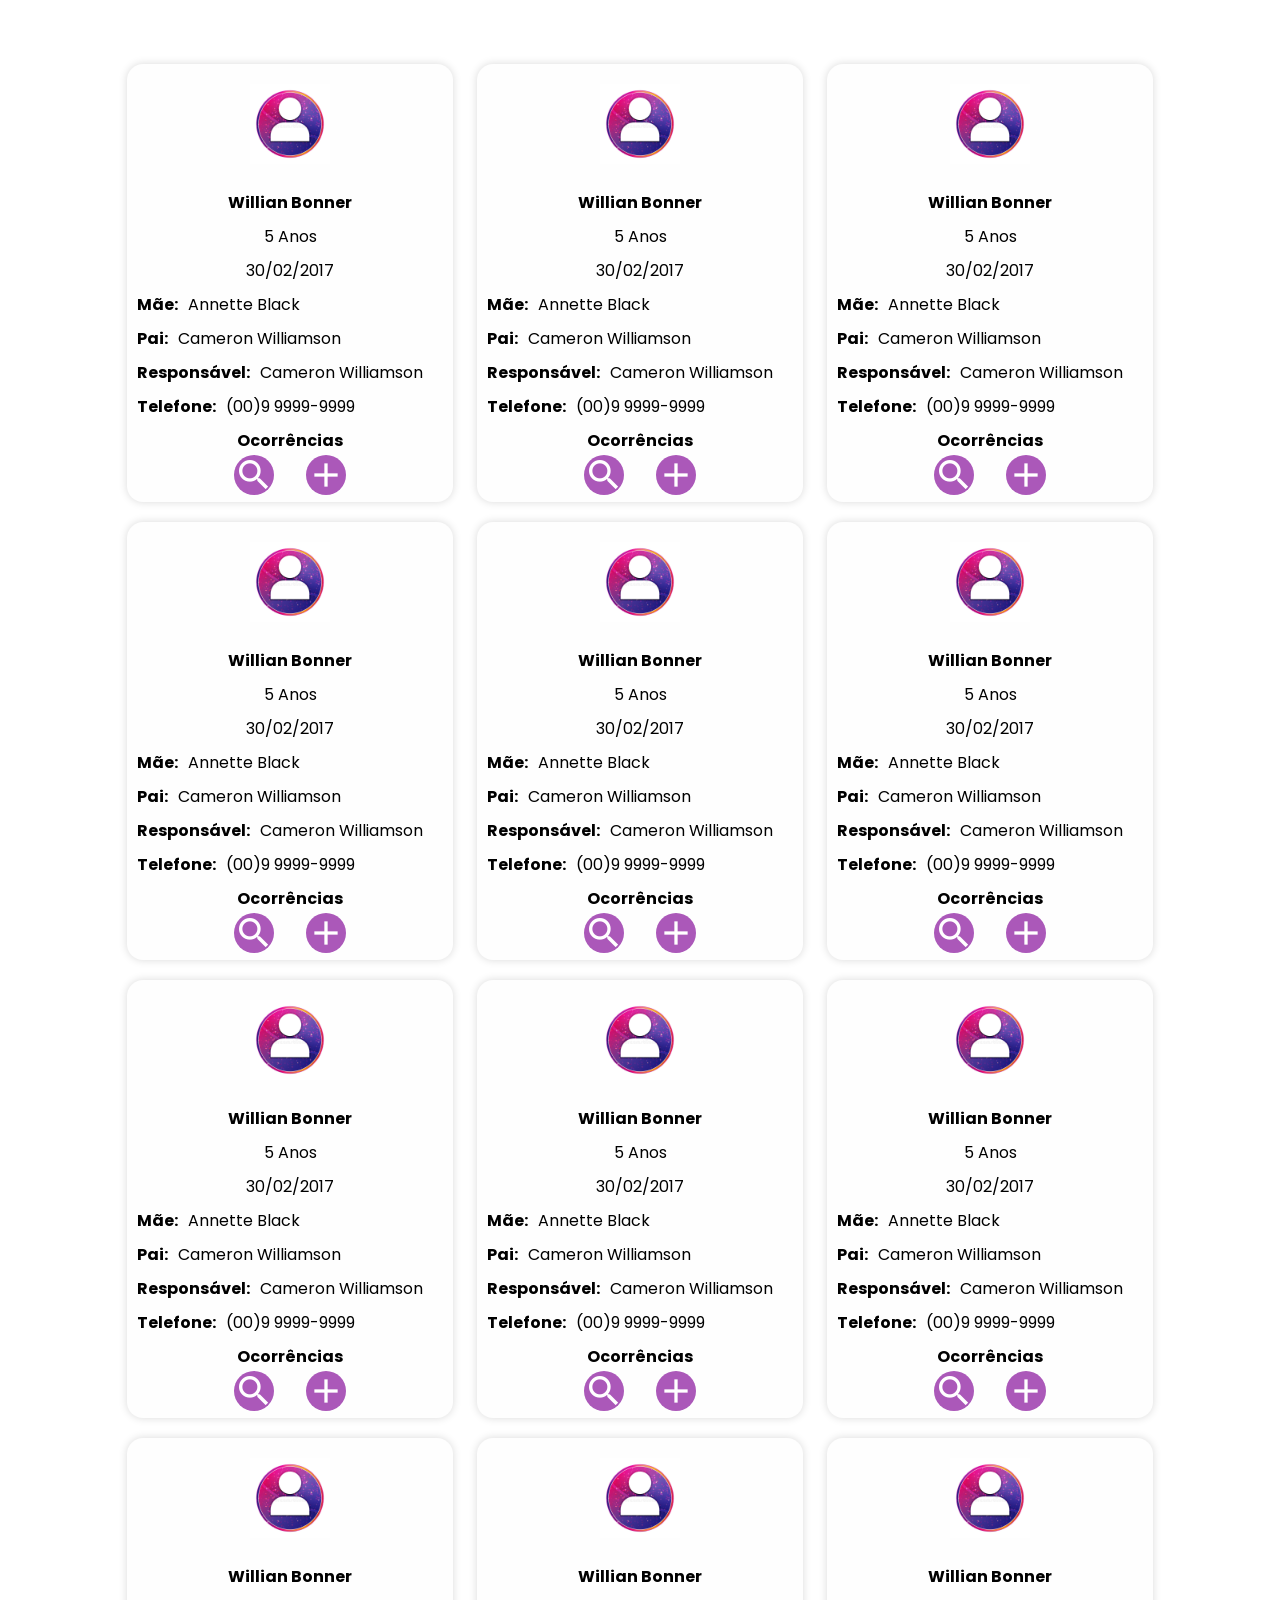
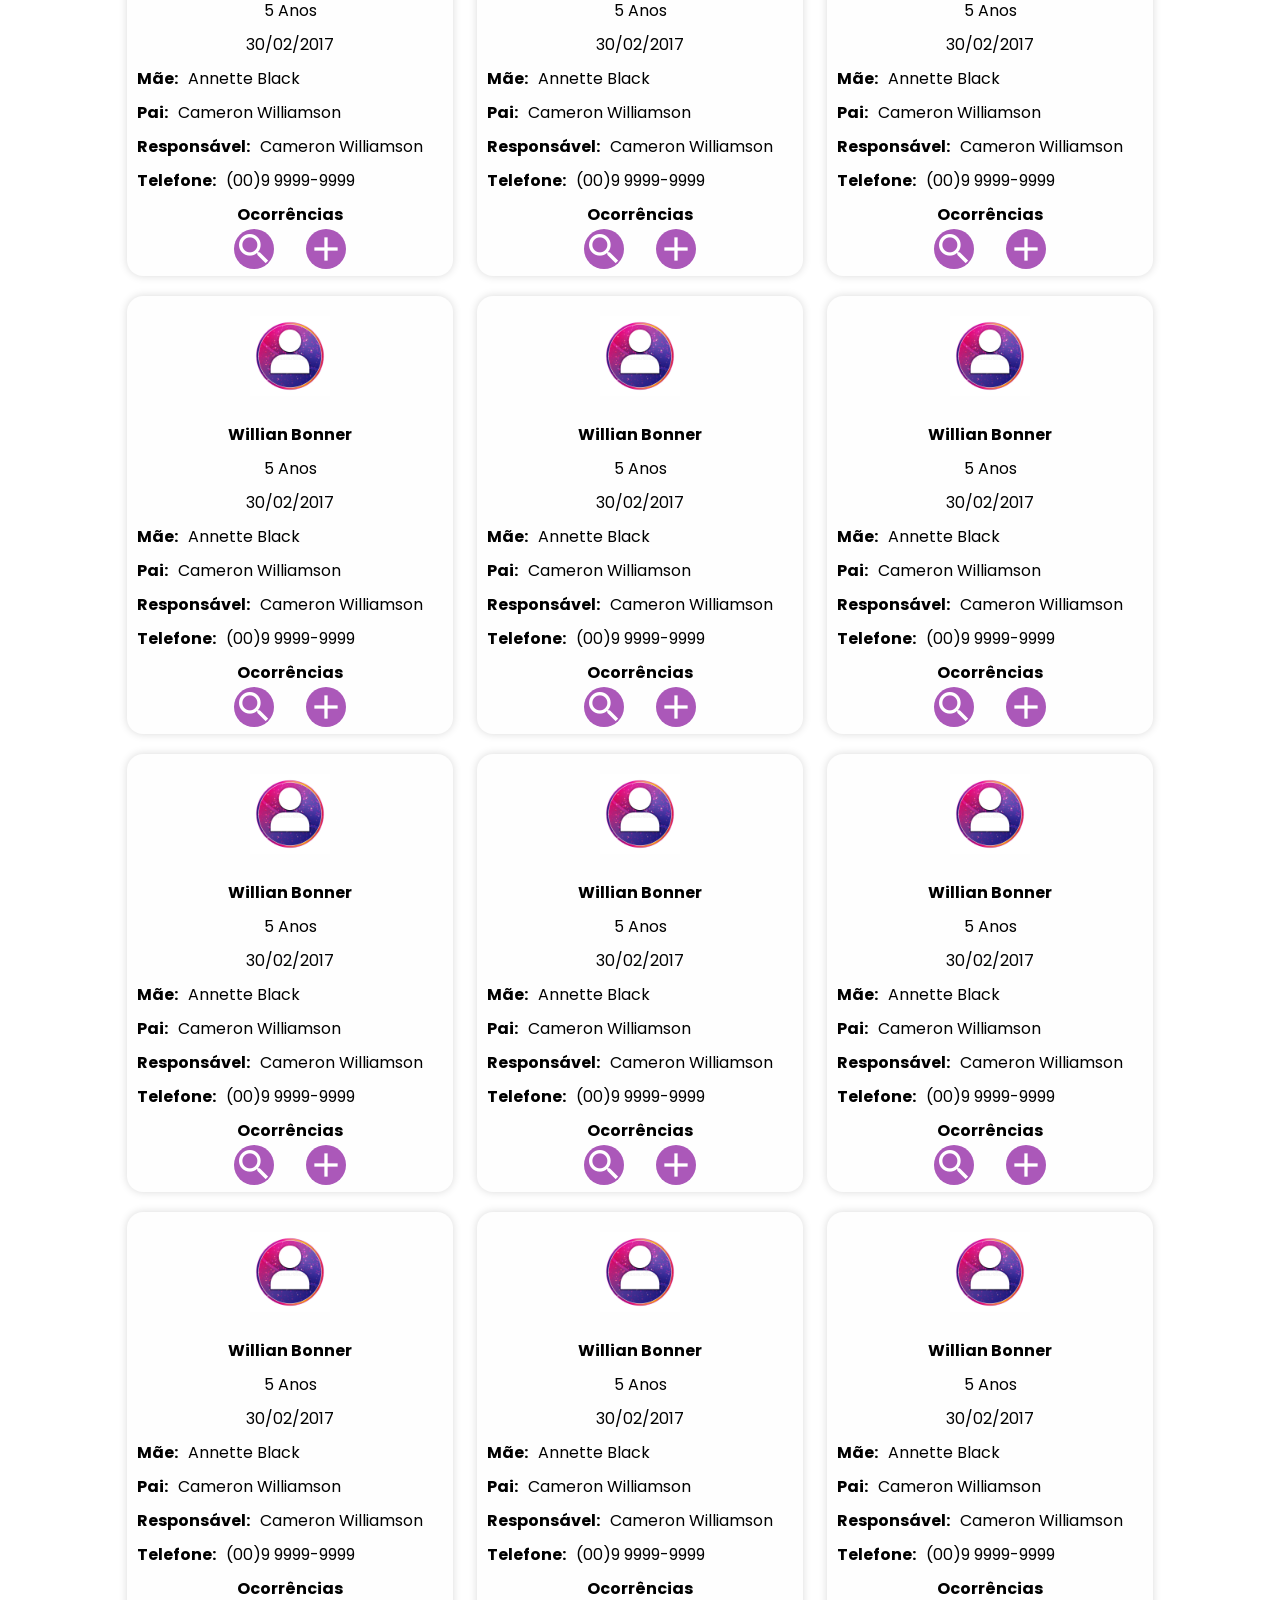
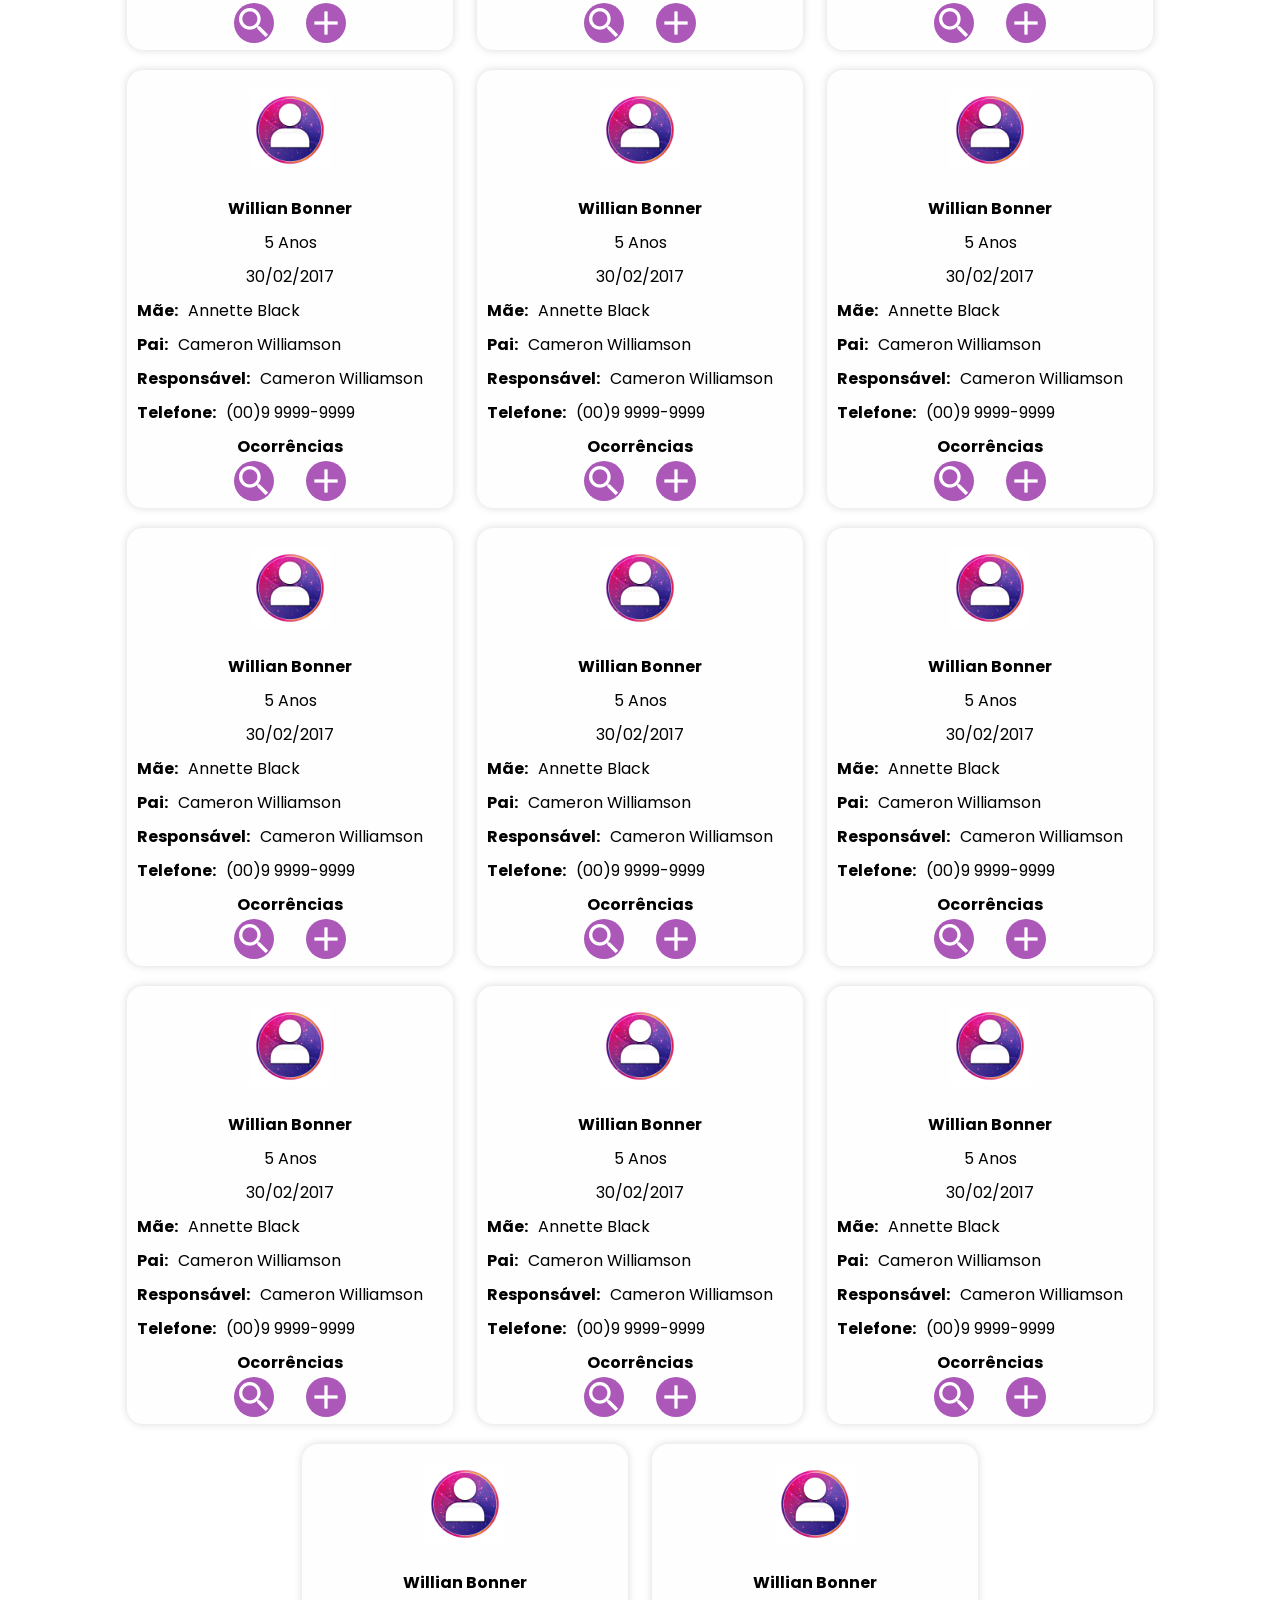
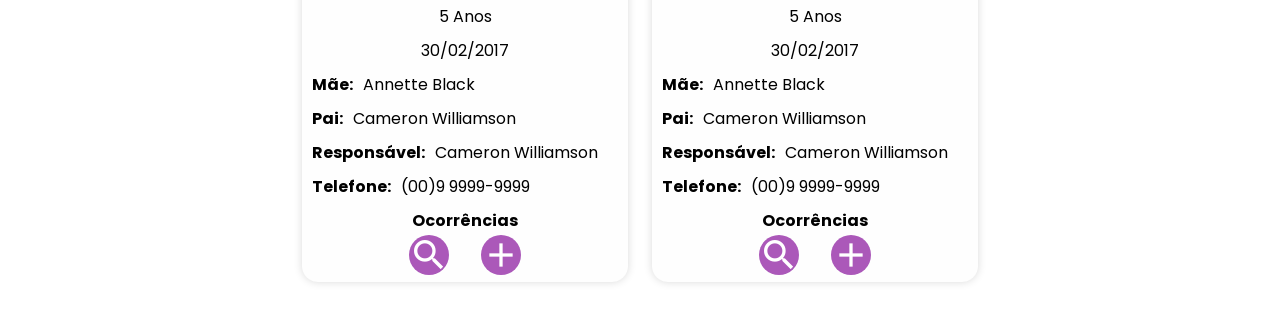
==== commit 54d2c441: "correções de estilo" ====
--- a/class-selection-page/templates/testes/grid-lst/index.html
+++ b/class-selection-page/templates/testes/grid-lst/index.html
@@ -1,21 +1,20 @@
 <!DOCTYPE html>
 <html>
-    <head>
-        <meta name="viewport" content="width=device-width, initial-scale=1.0, maximum-scale=1, user-scalable=0">
-        <link rel="stylesheet" href="https://cdnjs.cloudflare.com/ajax/libs/font-awesome/4.7.0/css/font-awesome.min.css">
-        <link rel="stylesheet" href="style.css">
-        <script src="script.js"></script>
+<head>
+<meta name="viewport" content="width=device-width, initial-scale=1.0, maximum-scale=1, user-scalable=0">
+<link rel="stylesheet" href="https://cdnjs.cloudflare.com/ajax/libs/font-awesome/4.7.0/css/font-awesome.min.css">
+<link rel="stylesheet" href="style.css">
+<link href="https://fonts.googleapis.com/icon?family=Material+Icons" rel="stylesheet">
+<script src="script.js"></script>
+</head>
+    <body>
+        <div id="btnContainer">
+            <button class="btn grid" onclick="gridView()"><i class="fa fa-th-large"></i> Grade</button>
+            <button class="btn list" onclick="listView()"><i class="fa fa-bars"></i> Lista</button> 
         
-        
-    </head>
-    <body>
-             <!-- migalha de pão -->
-             <nav style="--bs-breadcrumb-divider: '\F27B';" class="breadcrumb" aria-label="breadcrumb">
-             <ol class="breadcrumb">
-                <li class="breadcrumb-item"><a href="">Notas</a></li>
-                <li class="breadcrumb-item active" aria-current="page">Lista de Alunos</li>
-             </ol>
-            </nav>
+        </div>
+        <br>
+        <div class="container-fluid">
             <div class="row">
                 <div class="column col-3">
                     <div>
@@ -41,130 +40,752 @@
                     <span id="search" class="material-icons-outlined">search</span>&nbsp &nbsp<span id="adicionar" class="material-icons-outlined">add</span>
                     
                 </div>
-                
-                <div class="column col-3">
-                    <div>
-                        <input id="file" type="file" onchange="loadFile(event)"/>
-                        <label class="-label" for="file">
-                            <img src="profile.jpg" id="output"/>
-                        </label>
-                    </div>
-                    <p id="nome">Willian Bonner</p>
-                    <p id="idade">5 Anos</p>
-                    <p id="dataNascimento">30/02/2017</p>
-                    
-                    <div id="mae">Mãe:<span style="font-weight: normal;">Annette Black</span></div>
-                    <p></p>
-                    <div id="pai">Pai:<span style="font-weight: normal;">Cameron Williamson</span></div>
-                    <p></p>
-                    <div id="responsavel">Responsável:<span style="font-weight: normal;">Cameron Williamson</span></div>
-                    <p></p>
-                    <div id="tel">Telefone:<span style="font-weight: normal;">(00)9 9999-9999</span></div>
-                    <p></p>
-                    <label id="ocorrencia" style="font-weight: bold">Ocorrências</label>
-                    <p></p>
-                    <span id="search" class="material-icons-outlined">search</span>&nbsp &nbsp<span id="adicionar" class="material-icons-outlined">add</span>
-                    
-                </div>
-                <div class="column col-3">
-                    <div>
-                        <input id="file" type="file" onchange="loadFile(event)"/>
-                        <label class="-label" for="file">
-                            <img src="profile.jpg" id="output"/>
-                        </label>
-                    </div>
-                    <p id="nome">Willian Bonner</p>
-                    <p id="idade">5 Anos</p>
-                    <p id="dataNascimento">30/02/2017</p>
-                    
-                    <div id="mae">Mãe:<span style="font-weight: normal;">Annette Black</span></div>
-                    <p></p>
-                    <div id="pai">Pai:<span style="font-weight: normal;">Cameron Williamson</span></div>
-                    <p></p>
-                    <div id="responsavel">Responsável:<span style="font-weight: normal;">Cameron Williamson</span></div>
-                    <p></p>
-                    <div id="tel">Telefone:<span style="font-weight: normal;">(00)9 9999-9999</span></div>
-                    <p></p>
-                    <label id="ocorrencia" style="font-weight: bold">Ocorrências</label>
-                    <p></p>
-                    <span id="search" class="material-icons-outlined">search</span>&nbsp &nbsp<span id="adicionar" class="material-icons-outlined">add</span>
-                    
-                </div>
-                <div class="column col-3">
-                    <div>
-                        <input id="file" type="file" onchange="loadFile(event)"/>
-                        <label class="-label" for="file">
-                            <img src="profile.jpg" id="output"/>
-                        </label>
-                    </div>
-                    <p id="nome">Willian Bonner</p>
-                    <p id="idade">5 Anos</p>
-                    <p id="dataNascimento">30/02/2017</p>
-                    
-                    <div id="mae">Mãe:<span style="font-weight: normal;">Annette Black</span></div>
-                    <p></p>
-                    <div id="pai">Pai:<span style="font-weight: normal;">Cameron Williamson</span></div>
-                    <p></p>
-                    <div id="responsavel">Responsável:<span style="font-weight: normal;">Cameron Williamson</span></div>
-                    <p></p>
-                    <div id="tel">Telefone:<span style="font-weight: normal;">(00)9 9999-9999</span></div>
-                    <p></p>
-                    <label id="ocorrencia" style="font-weight: bold">Ocorrências</label>
-                    <p></p>
-                    <span id="search" class="material-icons-outlined">search</span>&nbsp &nbsp<span id="adicionar" class="material-icons-outlined">add</span>
-                    
-                </div>
-                <div class="column col-3">
-                    <div>
-                        <input id="file" type="file" onchange="loadFile(event)"/>
-                        <label class="-label" for="file">
-                            <img src="profile.jpg" id="output"/>
-                        </label>
-                    </div>
-                    <p id="nome">Willian Bonner</p>
-                    <p id="idade">5 Anos</p>
-                    <p id="dataNascimento">30/02/2017</p>
-                    
-                    <div id="mae">Mãe:<span style="font-weight: normal;">Annette Black</span></div>
-                    <p></p>
-                    <div id="pai">Pai:<span style="font-weight: normal;">Cameron Williamson</span></div>
-                    <p></p>
-                    <div id="responsavel">Responsável:<span style="font-weight: normal;">Cameron Williamson</span></div>
-                    <p></p>
-                    <div id="tel">Telefone:<span style="font-weight: normal;">(00)9 9999-9999</span></div>
-                    <p></p>
-                    <label id="ocorrencia" style="font-weight: bold">Ocorrências</label>
-                    <p></p>
-                    <span id="search" class="material-icons-outlined">search</span>&nbsp &nbsp<span id="adicionar" class="material-icons-outlined">add</span>
-                    
-                </div>
-                <div class="column col-3">
-                    <div>
-                        <input id="file" type="file" onchange="loadFile(event)"/>
-                        <label class="-label" for="file">
-                            <img src="profile.jpg" id="output"/>
-                        </label>
-                    </div>
-                    <p id="nome">Willian Bonner</p>
-                    <p id="idade">5 Anos</p>
-                    <p id="dataNascimento">30/02/2017</p>
-                    
-                    <div id="mae">Mãe:<span style="font-weight: normal;">Annette Black</span></div>
-                    <p></p>
-                    <div id="pai">Pai:<span style="font-weight: normal;">Cameron Williamson</span></div>
-                    <p></p>
-                    <div id="responsavel">Responsável:<span style="font-weight: normal;">Cameron Williamson</span></div>
-                    <p></p>
-                    <div id="tel">Telefone:<span style="font-weight: normal;">(00)9 9999-9999</span></div>
-                    <p></p>
-                    <label id="ocorrencia" style="font-weight: bold">Ocorrências</label>
-                    <p></p>
-                    <span id="search" class="material-icons-outlined">search</span>&nbsp &nbsp<span id="adicionar" class="material-icons-outlined">add</span>
-                    
-                </div>
-                
+                <div class="column col-3">
+                    <div>
+                        <input id="file" type="file" onchange="loadFile(event)"/>
+                        <label class="-label" for="file">
+                            <img src="profile.jpg" id="output"/>
+                        </label>
+                    </div>
+                    <p id="nome">Willian Bonner</p>
+                    <p id="idade">5 Anos</p>
+                    <p id="dataNascimento">30/02/2017</p>
+                    
+                    <div id="mae">Mãe:<span style="font-weight: normal;">Annette Black</span></div>
+                    <p></p>
+                    <div id="pai">Pai:<span style="font-weight: normal;">Cameron Williamson</span></div>
+                    <p></p>
+                    <div id="responsavel">Responsável:<span style="font-weight: normal;">Cameron Williamson</span></div>
+                    <p></p>
+                    <div id="tel">Telefone:<span style="font-weight: normal;">(00)9 9999-9999</span></div>
+                    <p></p>
+                    <label id="ocorrencia" style="font-weight: bold">Ocorrências</label>
+                    <p></p>
+                    <span id="search" class="material-icons-outlined">search</span>&nbsp &nbsp<span id="adicionar" class="material-icons-outlined">add</span>
+                    
+                </div>
+                <div class="column col-3">
+                    <div>
+                        <input id="file" type="file" onchange="loadFile(event)"/>
+                        <label class="-label" for="file">
+                            <img src="profile.jpg" id="output"/>
+                        </label>
+                    </div>
+                    <p id="nome">Willian Bonner</p>
+                    <p id="idade">5 Anos</p>
+                    <p id="dataNascimento">30/02/2017</p>
+                    
+                    <div id="mae">Mãe:<span style="font-weight: normal;">Annette Black</span></div>
+                    <p></p>
+                    <div id="pai">Pai:<span style="font-weight: normal;">Cameron Williamson</span></div>
+                    <p></p>
+                    <div id="responsavel">Responsável:<span style="font-weight: normal;">Cameron Williamson</span></div>
+                    <p></p>
+                    <div id="tel">Telefone:<span style="font-weight: normal;">(00)9 9999-9999</span></div>
+                    <p></p>
+                    <label id="ocorrencia" style="font-weight: bold">Ocorrências</label>
+                    <p></p>
+                    <span id="search" class="material-icons-outlined">search</span>&nbsp &nbsp<span id="adicionar" class="material-icons-outlined">add</span>
+                    
+                </div>
+                <div class="column col-3">
+                    <div>
+                        <input id="file" type="file" onchange="loadFile(event)"/>
+                        <label class="-label" for="file">
+                            <img src="profile.jpg" id="output"/>
+                        </label>
+                    </div>
+                    <p id="nome">Willian Bonner</p>
+                    <p id="idade">5 Anos</p>
+                    <p id="dataNascimento">30/02/2017</p>
+                    
+                    <div id="mae">Mãe:<span style="font-weight: normal;">Annette Black</span></div>
+                    <p></p>
+                    <div id="pai">Pai:<span style="font-weight: normal;">Cameron Williamson</span></div>
+                    <p></p>
+                    <div id="responsavel">Responsável:<span style="font-weight: normal;">Cameron Williamson</span></div>
+                    <p></p>
+                    <div id="tel">Telefone:<span style="font-weight: normal;">(00)9 9999-9999</span></div>
+                    <p></p>
+                    <label id="ocorrencia" style="font-weight: bold">Ocorrências</label>
+                    <p></p>
+                    <span id="search" class="material-icons-outlined">search</span>&nbsp &nbsp<span id="adicionar" class="material-icons-outlined">add</span>
+                    
+                </div>
+                <div class="column col-3">
+                    <div>
+                        <input id="file" type="file" onchange="loadFile(event)"/>
+                        <label class="-label" for="file">
+                            <img src="profile.jpg" id="output"/>
+                        </label>
+                    </div>
+                    <p id="nome">Willian Bonner</p>
+                    <p id="idade">5 Anos</p>
+                    <p id="dataNascimento">30/02/2017</p>
+                    
+                    <div id="mae">Mãe:<span style="font-weight: normal;">Annette Black</span></div>
+                    <p></p>
+                    <div id="pai">Pai:<span style="font-weight: normal;">Cameron Williamson</span></div>
+                    <p></p>
+                    <div id="responsavel">Responsável:<span style="font-weight: normal;">Cameron Williamson</span></div>
+                    <p></p>
+                    <div id="tel">Telefone:<span style="font-weight: normal;">(00)9 9999-9999</span></div>
+                    <p></p>
+                    <label id="ocorrencia" style="font-weight: bold">Ocorrências</label>
+                    <p></p>
+                    <span id="search" class="material-icons-outlined">search</span>&nbsp &nbsp<span id="adicionar" class="material-icons-outlined">add</span>
+                    
+                </div>
+                <div class="column col-3">
+                    <div>
+                        <input id="file" type="file" onchange="loadFile(event)"/>
+                        <label class="-label" for="file">
+                            <img src="profile.jpg" id="output"/>
+                        </label>
+                    </div>
+                    <p id="nome">Willian Bonner</p>
+                    <p id="idade">5 Anos</p>
+                    <p id="dataNascimento">30/02/2017</p>
+                    
+                    <div id="mae">Mãe:<span style="font-weight: normal;">Annette Black</span></div>
+                    <p></p>
+                    <div id="pai">Pai:<span style="font-weight: normal;">Cameron Williamson</span></div>
+                    <p></p>
+                    <div id="responsavel">Responsável:<span style="font-weight: normal;">Cameron Williamson</span></div>
+                    <p></p>
+                    <div id="tel">Telefone:<span style="font-weight: normal;">(00)9 9999-9999</span></div>
+                    <p></p>
+                    <label id="ocorrencia" style="font-weight: bold">Ocorrências</label>
+                    <p></p>
+                    <span id="search" class="material-icons-outlined">search</span>&nbsp &nbsp<span id="adicionar" class="material-icons-outlined">add</span>
+                    
+                </div>
+                <div class="column col-3">
+                    <div>
+                        <input id="file" type="file" onchange="loadFile(event)"/>
+                        <label class="-label" for="file">
+                            <img src="profile.jpg" id="output"/>
+                        </label>
+                    </div>
+                    <p id="nome">Willian Bonner</p>
+                    <p id="idade">5 Anos</p>
+                    <p id="dataNascimento">30/02/2017</p>
+                    
+                    <div id="mae">Mãe:<span style="font-weight: normal;">Annette Black</span></div>
+                    <p></p>
+                    <div id="pai">Pai:<span style="font-weight: normal;">Cameron Williamson</span></div>
+                    <p></p>
+                    <div id="responsavel">Responsável:<span style="font-weight: normal;">Cameron Williamson</span></div>
+                    <p></p>
+                    <div id="tel">Telefone:<span style="font-weight: normal;">(00)9 9999-9999</span></div>
+                    <p></p>
+                    <label id="ocorrencia" style="font-weight: bold">Ocorrências</label>
+                    <p></p>
+                    <span id="search" class="material-icons-outlined">search</span>&nbsp &nbsp<span id="adicionar" class="material-icons-outlined">add</span>
+                    
+                </div>
+                <div class="column col-3">
+                    <div>
+                        <input id="file" type="file" onchange="loadFile(event)"/>
+                        <label class="-label" for="file">
+                            <img src="profile.jpg" id="output"/>
+                        </label>
+                    </div>
+                    <p id="nome">Willian Bonner</p>
+                    <p id="idade">5 Anos</p>
+                    <p id="dataNascimento">30/02/2017</p>
+                    
+                    <div id="mae">Mãe:<span style="font-weight: normal;">Annette Black</span></div>
+                    <p></p>
+                    <div id="pai">Pai:<span style="font-weight: normal;">Cameron Williamson</span></div>
+                    <p></p>
+                    <div id="responsavel">Responsável:<span style="font-weight: normal;">Cameron Williamson</span></div>
+                    <p></p>
+                    <div id="tel">Telefone:<span style="font-weight: normal;">(00)9 9999-9999</span></div>
+                    <p></p>
+                    <label id="ocorrencia" style="font-weight: bold">Ocorrências</label>
+                    <p></p>
+                    <span id="search" class="material-icons-outlined">search</span>&nbsp &nbsp<span id="adicionar" class="material-icons-outlined">add</span>
+                    
+                </div>
+                <div class="column col-3">
+                    <div>
+                        <input id="file" type="file" onchange="loadFile(event)"/>
+                        <label class="-label" for="file">
+                            <img src="profile.jpg" id="output"/>
+                        </label>
+                    </div>
+                    <p id="nome">Willian Bonner</p>
+                    <p id="idade">5 Anos</p>
+                    <p id="dataNascimento">30/02/2017</p>
+                    
+                    <div id="mae">Mãe:<span style="font-weight: normal;">Annette Black</span></div>
+                    <p></p>
+                    <div id="pai">Pai:<span style="font-weight: normal;">Cameron Williamson</span></div>
+                    <p></p>
+                    <div id="responsavel">Responsável:<span style="font-weight: normal;">Cameron Williamson</span></div>
+                    <p></p>
+                    <div id="tel">Telefone:<span style="font-weight: normal;">(00)9 9999-9999</span></div>
+                    <p></p>
+                    <label id="ocorrencia" style="font-weight: bold">Ocorrências</label>
+                    <p></p>
+                    <span id="search" class="material-icons-outlined">search</span>&nbsp &nbsp<span id="adicionar" class="material-icons-outlined">add</span>
+                    
+                </div>
+                <div class="column col-3">
+                    <div>
+                        <input id="file" type="file" onchange="loadFile(event)"/>
+                        <label class="-label" for="file">
+                            <img src="profile.jpg" id="output"/>
+                        </label>
+                    </div>
+                    <p id="nome">Willian Bonner</p>
+                    <p id="idade">5 Anos</p>
+                    <p id="dataNascimento">30/02/2017</p>
+                    
+                    <div id="mae">Mãe:<span style="font-weight: normal;">Annette Black</span></div>
+                    <p></p>
+                    <div id="pai">Pai:<span style="font-weight: normal;">Cameron Williamson</span></div>
+                    <p></p>
+                    <div id="responsavel">Responsável:<span style="font-weight: normal;">Cameron Williamson</span></div>
+                    <p></p>
+                    <div id="tel">Telefone:<span style="font-weight: normal;">(00)9 9999-9999</span></div>
+                    <p></p>
+                    <label id="ocorrencia" style="font-weight: bold">Ocorrências</label>
+                    <p></p>
+                    <span id="search" class="material-icons-outlined">search</span>&nbsp &nbsp<span id="adicionar" class="material-icons-outlined">add</span>
+                    
+                </div>
+                <div class="column col-3">
+                    <div>
+                        <input id="file" type="file" onchange="loadFile(event)"/>
+                        <label class="-label" for="file">
+                            <img src="profile.jpg" id="output"/>
+                        </label>
+                    </div>
+                    <p id="nome">Willian Bonner</p>
+                    <p id="idade">5 Anos</p>
+                    <p id="dataNascimento">30/02/2017</p>
+                    
+                    <div id="mae">Mãe:<span style="font-weight: normal;">Annette Black</span></div>
+                    <p></p>
+                    <div id="pai">Pai:<span style="font-weight: normal;">Cameron Williamson</span></div>
+                    <p></p>
+                    <div id="responsavel">Responsável:<span style="font-weight: normal;">Cameron Williamson</span></div>
+                    <p></p>
+                    <div id="tel">Telefone:<span style="font-weight: normal;">(00)9 9999-9999</span></div>
+                    <p></p>
+                    <label id="ocorrencia" style="font-weight: bold">Ocorrências</label>
+                    <p></p>
+                    <span id="search" class="material-icons-outlined">search</span>&nbsp &nbsp<span id="adicionar" class="material-icons-outlined">add</span>
+                    
+                </div>
+                <div class="column col-3">
+                    <div>
+                        <input id="file" type="file" onchange="loadFile(event)"/>
+                        <label class="-label" for="file">
+                            <img src="profile.jpg" id="output"/>
+                        </label>
+                    </div>
+                    <p id="nome">Willian Bonner</p>
+                    <p id="idade">5 Anos</p>
+                    <p id="dataNascimento">30/02/2017</p>
+                    
+                    <div id="mae">Mãe:<span style="font-weight: normal;">Annette Black</span></div>
+                    <p></p>
+                    <div id="pai">Pai:<span style="font-weight: normal;">Cameron Williamson</span></div>
+                    <p></p>
+                    <div id="responsavel">Responsável:<span style="font-weight: normal;">Cameron Williamson</span></div>
+                    <p></p>
+                    <div id="tel">Telefone:<span style="font-weight: normal;">(00)9 9999-9999</span></div>
+                    <p></p>
+                    <label id="ocorrencia" style="font-weight: bold">Ocorrências</label>
+                    <p></p>
+                    <span id="search" class="material-icons-outlined">search</span>&nbsp &nbsp<span id="adicionar" class="material-icons-outlined">add</span>
+                    
+                </div>
+                <div class="column col-3">
+                    <div>
+                        <input id="file" type="file" onchange="loadFile(event)"/>
+                        <label class="-label" for="file">
+                            <img src="profile.jpg" id="output"/>
+                        </label>
+                    </div>
+                    <p id="nome">Willian Bonner</p>
+                    <p id="idade">5 Anos</p>
+                    <p id="dataNascimento">30/02/2017</p>
+                    
+                    <div id="mae">Mãe:<span style="font-weight: normal;">Annette Black</span></div>
+                    <p></p>
+                    <div id="pai">Pai:<span style="font-weight: normal;">Cameron Williamson</span></div>
+                    <p></p>
+                    <div id="responsavel">Responsável:<span style="font-weight: normal;">Cameron Williamson</span></div>
+                    <p></p>
+                    <div id="tel">Telefone:<span style="font-weight: normal;">(00)9 9999-9999</span></div>
+                    <p></p>
+                    <label id="ocorrencia" style="font-weight: bold">Ocorrências</label>
+                    <p></p>
+                    <span id="search" class="material-icons-outlined">search</span>&nbsp &nbsp<span id="adicionar" class="material-icons-outlined">add</span>
+                    
+                </div>
+                <div class="column col-3">
+                    <div>
+                        <input id="file" type="file" onchange="loadFile(event)"/>
+                        <label class="-label" for="file">
+                            <img src="profile.jpg" id="output"/>
+                        </label>
+                    </div>
+                    <p id="nome">Willian Bonner</p>
+                    <p id="idade">5 Anos</p>
+                    <p id="dataNascimento">30/02/2017</p>
+                    
+                    <div id="mae">Mãe:<span style="font-weight: normal;">Annette Black</span></div>
+                    <p></p>
+                    <div id="pai">Pai:<span style="font-weight: normal;">Cameron Williamson</span></div>
+                    <p></p>
+                    <div id="responsavel">Responsável:<span style="font-weight: normal;">Cameron Williamson</span></div>
+                    <p></p>
+                    <div id="tel">Telefone:<span style="font-weight: normal;">(00)9 9999-9999</span></div>
+                    <p></p>
+                    <label id="ocorrencia" style="font-weight: bold">Ocorrências</label>
+                    <p></p>
+                    <span id="search" class="material-icons-outlined">search</span>&nbsp &nbsp<span id="adicionar" class="material-icons-outlined">add</span>
+                    
+                </div>
+                <div class="column col-3">
+                    <div>
+                        <input id="file" type="file" onchange="loadFile(event)"/>
+                        <label class="-label" for="file">
+                            <img src="profile.jpg" id="output"/>
+                        </label>
+                    </div>
+                    <p id="nome">Willian Bonner</p>
+                    <p id="idade">5 Anos</p>
+                    <p id="dataNascimento">30/02/2017</p>
+                    
+                    <div id="mae">Mãe:<span style="font-weight: normal;">Annette Black</span></div>
+                    <p></p>
+                    <div id="pai">Pai:<span style="font-weight: normal;">Cameron Williamson</span></div>
+                    <p></p>
+                    <div id="responsavel">Responsável:<span style="font-weight: normal;">Cameron Williamson</span></div>
+                    <p></p>
+                    <div id="tel">Telefone:<span style="font-weight: normal;">(00)9 9999-9999</span></div>
+                    <p></p>
+                    <label id="ocorrencia" style="font-weight: bold">Ocorrências</label>
+                    <p></p>
+                    <span id="search" class="material-icons-outlined">search</span>&nbsp &nbsp<span id="adicionar" class="material-icons-outlined">add</span>
+                    
+                </div>
+                <div class="column col-3">
+                    <div>
+                        <input id="file" type="file" onchange="loadFile(event)"/>
+                        <label class="-label" for="file">
+                            <img src="profile.jpg" id="output"/>
+                        </label>
+                    </div>
+                    <p id="nome">Willian Bonner</p>
+                    <p id="idade">5 Anos</p>
+                    <p id="dataNascimento">30/02/2017</p>
+                    
+                    <div id="mae">Mãe:<span style="font-weight: normal;">Annette Black</span></div>
+                    <p></p>
+                    <div id="pai">Pai:<span style="font-weight: normal;">Cameron Williamson</span></div>
+                    <p></p>
+                    <div id="responsavel">Responsável:<span style="font-weight: normal;">Cameron Williamson</span></div>
+                    <p></p>
+                    <div id="tel">Telefone:<span style="font-weight: normal;">(00)9 9999-9999</span></div>
+                    <p></p>
+                    <label id="ocorrencia" style="font-weight: bold">Ocorrências</label>
+                    <p></p>
+                    <span id="search" class="material-icons-outlined">search</span>&nbsp &nbsp<span id="adicionar" class="material-icons-outlined">add</span>
+                    
+                </div>
+                <div class="column col-3">
+                    <div>
+                        <input id="file" type="file" onchange="loadFile(event)"/>
+                        <label class="-label" for="file">
+                            <img src="profile.jpg" id="output"/>
+                        </label>
+                    </div>
+                    <p id="nome">Willian Bonner</p>
+                    <p id="idade">5 Anos</p>
+                    <p id="dataNascimento">30/02/2017</p>
+                    
+                    <div id="mae">Mãe:<span style="font-weight: normal;">Annette Black</span></div>
+                    <p></p>
+                    <div id="pai">Pai:<span style="font-weight: normal;">Cameron Williamson</span></div>
+                    <p></p>
+                    <div id="responsavel">Responsável:<span style="font-weight: normal;">Cameron Williamson</span></div>
+                    <p></p>
+                    <div id="tel">Telefone:<span style="font-weight: normal;">(00)9 9999-9999</span></div>
+                    <p></p>
+                    <label id="ocorrencia" style="font-weight: bold">Ocorrências</label>
+                    <p></p>
+                    <span id="search" class="material-icons-outlined">search</span>&nbsp &nbsp<span id="adicionar" class="material-icons-outlined">add</span>
+                    
+                </div>
+                <div class="column col-3">
+                    <div>
+                        <input id="file" type="file" onchange="loadFile(event)"/>
+                        <label class="-label" for="file">
+                            <img src="profile.jpg" id="output"/>
+                        </label>
+                    </div>
+                    <p id="nome">Willian Bonner</p>
+                    <p id="idade">5 Anos</p>
+                    <p id="dataNascimento">30/02/2017</p>
+                    
+                    <div id="mae">Mãe:<span style="font-weight: normal;">Annette Black</span></div>
+                    <p></p>
+                    <div id="pai">Pai:<span style="font-weight: normal;">Cameron Williamson</span></div>
+                    <p></p>
+                    <div id="responsavel">Responsável:<span style="font-weight: normal;">Cameron Williamson</span></div>
+                    <p></p>
+                    <div id="tel">Telefone:<span style="font-weight: normal;">(00)9 9999-9999</span></div>
+                    <p></p>
+                    <label id="ocorrencia" style="font-weight: bold">Ocorrências</label>
+                    <p></p>
+                    <span id="search" class="material-icons-outlined">search</span>&nbsp &nbsp<span id="adicionar" class="material-icons-outlined">add</span>
+                    
+                </div>
+                <div class="column col-3">
+                    <div>
+                        <input id="file" type="file" onchange="loadFile(event)"/>
+                        <label class="-label" for="file">
+                            <img src="profile.jpg" id="output"/>
+                        </label>
+                    </div>
+                    <p id="nome">Willian Bonner</p>
+                    <p id="idade">5 Anos</p>
+                    <p id="dataNascimento">30/02/2017</p>
+                    
+                    <div id="mae">Mãe:<span style="font-weight: normal;">Annette Black</span></div>
+                    <p></p>
+                    <div id="pai">Pai:<span style="font-weight: normal;">Cameron Williamson</span></div>
+                    <p></p>
+                    <div id="responsavel">Responsável:<span style="font-weight: normal;">Cameron Williamson</span></div>
+                    <p></p>
+                    <div id="tel">Telefone:<span style="font-weight: normal;">(00)9 9999-9999</span></div>
+                    <p></p>
+                    <label id="ocorrencia" style="font-weight: bold">Ocorrências</label>
+                    <p></p>
+                    <span id="search" class="material-icons-outlined">search</span>&nbsp &nbsp<span id="adicionar" class="material-icons-outlined">add</span>
+                    
+                </div>
+                <div class="column col-3">
+                    <div>
+                        <input id="file" type="file" onchange="loadFile(event)"/>
+                        <label class="-label" for="file">
+                            <img src="profile.jpg" id="output"/>
+                        </label>
+                    </div>
+                    <p id="nome">Willian Bonner</p>
+                    <p id="idade">5 Anos</p>
+                    <p id="dataNascimento">30/02/2017</p>
+                    
+                    <div id="mae">Mãe:<span style="font-weight: normal;">Annette Black</span></div>
+                    <p></p>
+                    <div id="pai">Pai:<span style="font-weight: normal;">Cameron Williamson</span></div>
+                    <p></p>
+                    <div id="responsavel">Responsável:<span style="font-weight: normal;">Cameron Williamson</span></div>
+                    <p></p>
+                    <div id="tel">Telefone:<span style="font-weight: normal;">(00)9 9999-9999</span></div>
+                    <p></p>
+                    <label id="ocorrencia" style="font-weight: bold">Ocorrências</label>
+                    <p></p>
+                    <span id="search" class="material-icons-outlined">search</span>&nbsp &nbsp<span id="adicionar" class="material-icons-outlined">add</span>
+                    
+                </div>
+                <div class="column col-3">
+                    <div>
+                        <input id="file" type="file" onchange="loadFile(event)"/>
+                        <label class="-label" for="file">
+                            <img src="profile.jpg" id="output"/>
+                        </label>
+                    </div>
+                    <p id="nome">Willian Bonner</p>
+                    <p id="idade">5 Anos</p>
+                    <p id="dataNascimento">30/02/2017</p>
+                    
+                    <div id="mae">Mãe:<span style="font-weight: normal;">Annette Black</span></div>
+                    <p></p>
+                    <div id="pai">Pai:<span style="font-weight: normal;">Cameron Williamson</span></div>
+                    <p></p>
+                    <div id="responsavel">Responsável:<span style="font-weight: normal;">Cameron Williamson</span></div>
+                    <p></p>
+                    <div id="tel">Telefone:<span style="font-weight: normal;">(00)9 9999-9999</span></div>
+                    <p></p>
+                    <label id="ocorrencia" style="font-weight: bold">Ocorrências</label>
+                    <p></p>
+                    <span id="search" class="material-icons-outlined">search</span>&nbsp &nbsp<span id="adicionar" class="material-icons-outlined">add</span>
+                    
+                </div>
+                <div class="column col-3">
+                    <div>
+                        <input id="file" type="file" onchange="loadFile(event)"/>
+                        <label class="-label" for="file">
+                            <img src="profile.jpg" id="output"/>
+                        </label>
+                    </div>
+                    <p id="nome">Willian Bonner</p>
+                    <p id="idade">5 Anos</p>
+                    <p id="dataNascimento">30/02/2017</p>
+                    
+                    <div id="mae">Mãe:<span style="font-weight: normal;">Annette Black</span></div>
+                    <p></p>
+                    <div id="pai">Pai:<span style="font-weight: normal;">Cameron Williamson</span></div>
+                    <p></p>
+                    <div id="responsavel">Responsável:<span style="font-weight: normal;">Cameron Williamson</span></div>
+                    <p></p>
+                    <div id="tel">Telefone:<span style="font-weight: normal;">(00)9 9999-9999</span></div>
+                    <p></p>
+                    <label id="ocorrencia" style="font-weight: bold">Ocorrências</label>
+                    <p></p>
+                    <span id="search" class="material-icons-outlined">search</span>&nbsp &nbsp<span id="adicionar" class="material-icons-outlined">add</span>
+                    
+                </div>
+                <div class="column col-3">
+                    <div>
+                        <input id="file" type="file" onchange="loadFile(event)"/>
+                        <label class="-label" for="file">
+                            <img src="profile.jpg" id="output"/>
+                        </label>
+                    </div>
+                    <p id="nome">Willian Bonner</p>
+                    <p id="idade">5 Anos</p>
+                    <p id="dataNascimento">30/02/2017</p>
+                    
+                    <div id="mae">Mãe:<span style="font-weight: normal;">Annette Black</span></div>
+                    <p></p>
+                    <div id="pai">Pai:<span style="font-weight: normal;">Cameron Williamson</span></div>
+                    <p></p>
+                    <div id="responsavel">Responsável:<span style="font-weight: normal;">Cameron Williamson</span></div>
+                    <p></p>
+                    <div id="tel">Telefone:<span style="font-weight: normal;">(00)9 9999-9999</span></div>
+                    <p></p>
+                    <label id="ocorrencia" style="font-weight: bold">Ocorrências</label>
+                    <p></p>
+                    <span id="search" class="material-icons-outlined">search</span>&nbsp &nbsp<span id="adicionar" class="material-icons-outlined">add</span>
+                    
+                </div>
+                <div class="column col-3">
+                    <div>
+                        <input id="file" type="file" onchange="loadFile(event)"/>
+                        <label class="-label" for="file">
+                            <img src="profile.jpg" id="output"/>
+                        </label>
+                    </div>
+                    <p id="nome">Willian Bonner</p>
+                    <p id="idade">5 Anos</p>
+                    <p id="dataNascimento">30/02/2017</p>
+                    
+                    <div id="mae">Mãe:<span style="font-weight: normal;">Annette Black</span></div>
+                    <p></p>
+                    <div id="pai">Pai:<span style="font-weight: normal;">Cameron Williamson</span></div>
+                    <p></p>
+                    <div id="responsavel">Responsável:<span style="font-weight: normal;">Cameron Williamson</span></div>
+                    <p></p>
+                    <div id="tel">Telefone:<span style="font-weight: normal;">(00)9 9999-9999</span></div>
+                    <p></p>
+                    <label id="ocorrencia" style="font-weight: bold">Ocorrências</label>
+                    <p></p>
+                    <span id="search" class="material-icons-outlined">search</span>&nbsp &nbsp<span id="adicionar" class="material-icons-outlined">add</span>
+                    
+                </div>
+                <div class="column col-3">
+                    <div>
+                        <input id="file" type="file" onchange="loadFile(event)"/>
+                        <label class="-label" for="file">
+                            <img src="profile.jpg" id="output"/>
+                        </label>
+                    </div>
+                    <p id="nome">Willian Bonner</p>
+                    <p id="idade">5 Anos</p>
+                    <p id="dataNascimento">30/02/2017</p>
+                    
+                    <div id="mae">Mãe:<span style="font-weight: normal;">Annette Black</span></div>
+                    <p></p>
+                    <div id="pai">Pai:<span style="font-weight: normal;">Cameron Williamson</span></div>
+                    <p></p>
+                    <div id="responsavel">Responsável:<span style="font-weight: normal;">Cameron Williamson</span></div>
+                    <p></p>
+                    <div id="tel">Telefone:<span style="font-weight: normal;">(00)9 9999-9999</span></div>
+                    <p></p>
+                    <label id="ocorrencia" style="font-weight: bold">Ocorrências</label>
+                    <p></p>
+                    <span id="search" class="material-icons-outlined">search</span>&nbsp &nbsp<span id="adicionar" class="material-icons-outlined">add</span>
+                    
+                </div>
+                <div class="column col-3">
+                    <div>
+                        <input id="file" type="file" onchange="loadFile(event)"/>
+                        <label class="-label" for="file">
+                            <img src="profile.jpg" id="output"/>
+                        </label>
+                    </div>
+                    <p id="nome">Willian Bonner</p>
+                    <p id="idade">5 Anos</p>
+                    <p id="dataNascimento">30/02/2017</p>
+                    
+                    <div id="mae">Mãe:<span style="font-weight: normal;">Annette Black</span></div>
+                    <p></p>
+                    <div id="pai">Pai:<span style="font-weight: normal;">Cameron Williamson</span></div>
+                    <p></p>
+                    <div id="responsavel">Responsável:<span style="font-weight: normal;">Cameron Williamson</span></div>
+                    <p></p>
+                    <div id="tel">Telefone:<span style="font-weight: normal;">(00)9 9999-9999</span></div>
+                    <p></p>
+                    <label id="ocorrencia" style="font-weight: bold">Ocorrências</label>
+                    <p></p>
+                    <span id="search" class="material-icons-outlined">search</span>&nbsp &nbsp<span id="adicionar" class="material-icons-outlined">add</span>
+                    
+                </div>
+                <div class="column col-3">
+                    <div>
+                        <input id="file" type="file" onchange="loadFile(event)"/>
+                        <label class="-label" for="file">
+                            <img src="profile.jpg" id="output"/>
+                        </label>
+                    </div>
+                    <p id="nome">Willian Bonner</p>
+                    <p id="idade">5 Anos</p>
+                    <p id="dataNascimento">30/02/2017</p>
+                    
+                    <div id="mae">Mãe:<span style="font-weight: normal;">Annette Black</span></div>
+                    <p></p>
+                    <div id="pai">Pai:<span style="font-weight: normal;">Cameron Williamson</span></div>
+                    <p></p>
+                    <div id="responsavel">Responsável:<span style="font-weight: normal;">Cameron Williamson</span></div>
+                    <p></p>
+                    <div id="tel">Telefone:<span style="font-weight: normal;">(00)9 9999-9999</span></div>
+                    <p></p>
+                    <label id="ocorrencia" style="font-weight: bold">Ocorrências</label>
+                    <p></p>
+                    <span id="search" class="material-icons-outlined">search</span>&nbsp &nbsp<span id="adicionar" class="material-icons-outlined">add</span>
+                    
+                </div>
+                <div class="column col-3">
+                    <div>
+                        <input id="file" type="file" onchange="loadFile(event)"/>
+                        <label class="-label" for="file">
+                            <img src="profile.jpg" id="output"/>
+                        </label>
+                    </div>
+                    <p id="nome">Willian Bonner</p>
+                    <p id="idade">5 Anos</p>
+                    <p id="dataNascimento">30/02/2017</p>
+                    
+                    <div id="mae">Mãe:<span style="font-weight: normal;">Annette Black</span></div>
+                    <p></p>
+                    <div id="pai">Pai:<span style="font-weight: normal;">Cameron Williamson</span></div>
+                    <p></p>
+                    <div id="responsavel">Responsável:<span style="font-weight: normal;">Cameron Williamson</span></div>
+                    <p></p>
+                    <div id="tel">Telefone:<span style="font-weight: normal;">(00)9 9999-9999</span></div>
+                    <p></p>
+                    <label id="ocorrencia" style="font-weight: bold">Ocorrências</label>
+                    <p></p>
+                    <span id="search" class="material-icons-outlined">search</span>&nbsp &nbsp<span id="adicionar" class="material-icons-outlined">add</span>
+                    
+                </div>
+                <div class="column col-3">
+                    <div>
+                        <input id="file" type="file" onchange="loadFile(event)"/>
+                        <label class="-label" for="file">
+                            <img src="profile.jpg" id="output"/>
+                        </label>
+                    </div>
+                    <p id="nome">Willian Bonner</p>
+                    <p id="idade">5 Anos</p>
+                    <p id="dataNascimento">30/02/2017</p>
+                    
+                    <div id="mae">Mãe:<span style="font-weight: normal;">Annette Black</span></div>
+                    <p></p>
+                    <div id="pai">Pai:<span style="font-weight: normal;">Cameron Williamson</span></div>
+                    <p></p>
+                    <div id="responsavel">Responsável:<span style="font-weight: normal;">Cameron Williamson</span></div>
+                    <p></p>
+                    <div id="tel">Telefone:<span style="font-weight: normal;">(00)9 9999-9999</span></div>
+                    <p></p>
+                    <label id="ocorrencia" style="font-weight: bold">Ocorrências</label>
+                    <p></p>
+                    <span id="search" class="material-icons-outlined">search</span>&nbsp &nbsp<span id="adicionar" class="material-icons-outlined">add</span>
+                    
+                </div>
+                <div class="column col-3">
+                    <div>
+                        <input id="file" type="file" onchange="loadFile(event)"/>
+                        <label class="-label" for="file">
+                            <img src="profile.jpg" id="output"/>
+                        </label>
+                    </div>
+                    <p id="nome">Willian Bonner</p>
+                    <p id="idade">5 Anos</p>
+                    <p id="dataNascimento">30/02/2017</p>
+                    
+                    <div id="mae">Mãe:<span style="font-weight: normal;">Annette Black</span></div>
+                    <p></p>
+                    <div id="pai">Pai:<span style="font-weight: normal;">Cameron Williamson</span></div>
+                    <p></p>
+                    <div id="responsavel">Responsável:<span style="font-weight: normal;">Cameron Williamson</span></div>
+                    <p></p>
+                    <div id="tel">Telefone:<span style="font-weight: normal;">(00)9 9999-9999</span></div>
+                    <p></p>
+                    <label id="ocorrencia" style="font-weight: bold">Ocorrências</label>
+                    <p></p>
+                    <span id="search" class="material-icons-outlined">search</span>&nbsp &nbsp<span id="adicionar" class="material-icons-outlined">add</span>
+                    
+                </div>
+                <div class="column col-3">
+                    <div>
+                        <input id="file" type="file" onchange="loadFile(event)"/>
+                        <label class="-label" for="file">
+                            <img src="profile.jpg" id="output"/>
+                        </label>
+                    </div>
+                    <p id="nome">Willian Bonner</p>
+                    <p id="idade">5 Anos</p>
+                    <p id="dataNascimento">30/02/2017</p>
+                    
+                    <div id="mae">Mãe:<span style="font-weight: normal;">Annette Black</span></div>
+                    <p></p>
+                    <div id="pai">Pai:<span style="font-weight: normal;">Cameron Williamson</span></div>
+                    <p></p>
+                    <div id="responsavel">Responsável:<span style="font-weight: normal;">Cameron Williamson</span></div>
+                    <p></p>
+                    <div id="tel">Telefone:<span style="font-weight: normal;">(00)9 9999-9999</span></div>
+                    <p></p>
+                    <label id="ocorrencia" style="font-weight: bold">Ocorrências</label>
+                    <p></p>
+                    <span id="search" class="material-icons-outlined">search</span>&nbsp &nbsp<span id="adicionar" class="material-icons-outlined">add</span>
+                    
+                </div>
+                <div class="column col-3">
+                    <div>
+                        <input id="file" type="file" onchange="loadFile(event)"/>
+                        <label class="-label" for="file">
+                            <img src="profile.jpg" id="output"/>
+                        </label>
+                    </div>
+                    <p id="nome">Willian Bonner</p>
+                    <p id="idade">5 Anos</p>
+                    <p id="dataNascimento">30/02/2017</p>
+                    
+                    <div id="mae">Mãe:<span style="font-weight: normal;">Annette Black</span></div>
+                    <p></p>
+                    <div id="pai">Pai:<span style="font-weight: normal;">Cameron Williamson</span></div>
+                    <p></p>
+                    <div id="responsavel">Responsável:<span style="font-weight: normal;">Cameron Williamson</span></div>
+                    <p></p>
+                    <div id="tel">Telefone:<span style="font-weight: normal;">(00)9 9999-9999</span></div>
+                    <p></p>
+                    <label id="ocorrencia" style="font-weight: bold">Ocorrências</label>
+                    <p></p>
+                    <span id="search" class="material-icons-outlined">search</span>&nbsp &nbsp<span id="adicionar" class="material-icons-outlined">add</span>
+                    
+                </div>
             </div>
-  
+        </div>
 
     </body>
 </html>
--- a/class-selection-page/templates/testes/grid-lst/style.css
+++ b/class-selection-page/templates/testes/grid-lst/style.css
@@ -1,12 +1,10 @@
 @import url('https://fonts.googleapis.com/css?family=Poppins:400,700,900');
 @import url('https://fonts.googleapis.com/icon?family=Material+Icons');
-@import url('https://cdnjs.cloudflare.com/ajax/libs/font-awesome/4.7.0/css/font-awesome.min.css');
-@import url('https://cdn.jsdelivr.net/npm/bootstrap-icons@1.8.1/font/bootstrap-icons.css');
 
 /* For desktop: */
 .col-1 {width: 8%;}
 .col-2 {width: 16%;}
-.col-3 {width: 320px;}
+.col-3 {width: 326px;}
 .col-4 {width: 30%;}
 .col-5 {width: 40%;}
 .col-6 {width: 50%;}
@@ -16,32 +14,22 @@
 .col-10 {width: 83%;}
 .col-11 {width: 92%;}
 .col-12 {width: 100%;}
-*{
-  text-decoration: none;
-}
-.SERIETURMA{
-  font-size: 26px;
-  margin: 60px 30px 30px 30px;
-} 
-.breadcrumb {
-  display: flex;
-  flex-wrap: wrap;
-  padding: .25rem 1rem;
-  list-style: none;
-  background: #F3F5F7;
-  border-radius: .25rem;
-  --bs-breadcrumb-divider: '>';
-  /* animation-name: identifier;
-  animation-duration: 4s; */
+
+.grid, .list{
+  display: none;
 }
 
 @media screen 
   and (device-width: 360px) 
   and (device-height: 640px) 
   and (-webkit-device-pixel-ratio: 2) {
+   
 }
 * {
     box-sizing: border-box;
+    margin: 10px 10px 10px 10px;
+
+
     font-family: Poppins;
     font-style: normal;
     font-size: 16px;
@@ -51,6 +39,7 @@
     background-color: none;
     color: black;
     border-radius: 5px;
+    padding: 10px;
     text-align: center;
     background: #FFFFFf;
     box-shadow: 0px 0px 4px rgba(0, 0, 0, 0.15);
@@ -67,7 +56,7 @@
   /* Create two equal columns that floats next to each other */
   .row{
     text-align: center;
-
+    margin:0 auto;
     
     
   }
@@ -79,7 +68,6 @@
     background: #FEFEFE;
     box-shadow: 0px 0px 8px rgba(0, 0, 0, 0.15);
     border-radius: 16px;
-    margin: 10px 10px 10px 10px;
     /*    word-wrap:break-word;   */
   }
   
@@ -157,3 +145,74 @@
   }
 
   /*++++++++++++++++++++++++++++++++++++*/
+
+  /*box config*/
+  #ident_class{
+    font-family: Poppins;
+    font-style: normal;
+    font-weight: 600;
+    font-size: 16px;
+
+    /* identical to box height, or 100% */
+    color: #AB58B9;
+}
+
+#class_cod{
+  
+    font-family: Poppins;
+    font-style: normal;
+    font-weight: normal;
+    font-size: 8px;
+    text-align: justify;
+    color: #4F4F4F;
+    margin: 10px;
+  }
+/*student icon, dot and count number*/
+#student_icon{
+    color: #AB58B9;
+    font-size: 20px;
+    cursor: pointer;
+}
+#dot{
+    color: #AB58B9;
+    font-size: 20px;
+  
+}
+#student_count{
+
+    font-size: 20px;
+    color: #AB58B9;
+
+}
+/*student icon, dot and count number*/
+#class_lock{
+        font-family: Material Icons;
+        font-style: normal;
+        font-weight: normal;
+        font-size: 24px;
+        line-height: 24px;
+        cursor: pointer;
+        
+        color: #AB58B9;
+}
+#cont_div{
+  text-align:end;
+  margin: 1% 0% 0% 0%;
+  
+}
+*{
+  text-decoration: none;
+}
+#progress_bar_tittle{
+  font-family: Poppins;
+  font-style: normal;
+  font-weight: 600;
+  font-size: 8px;
+  /* identical to box height, or 100% */
+  align-items: left;
+
+  color: #4F4F4F;
+}
+.progress-bar{
+  width: 50%;
+}
